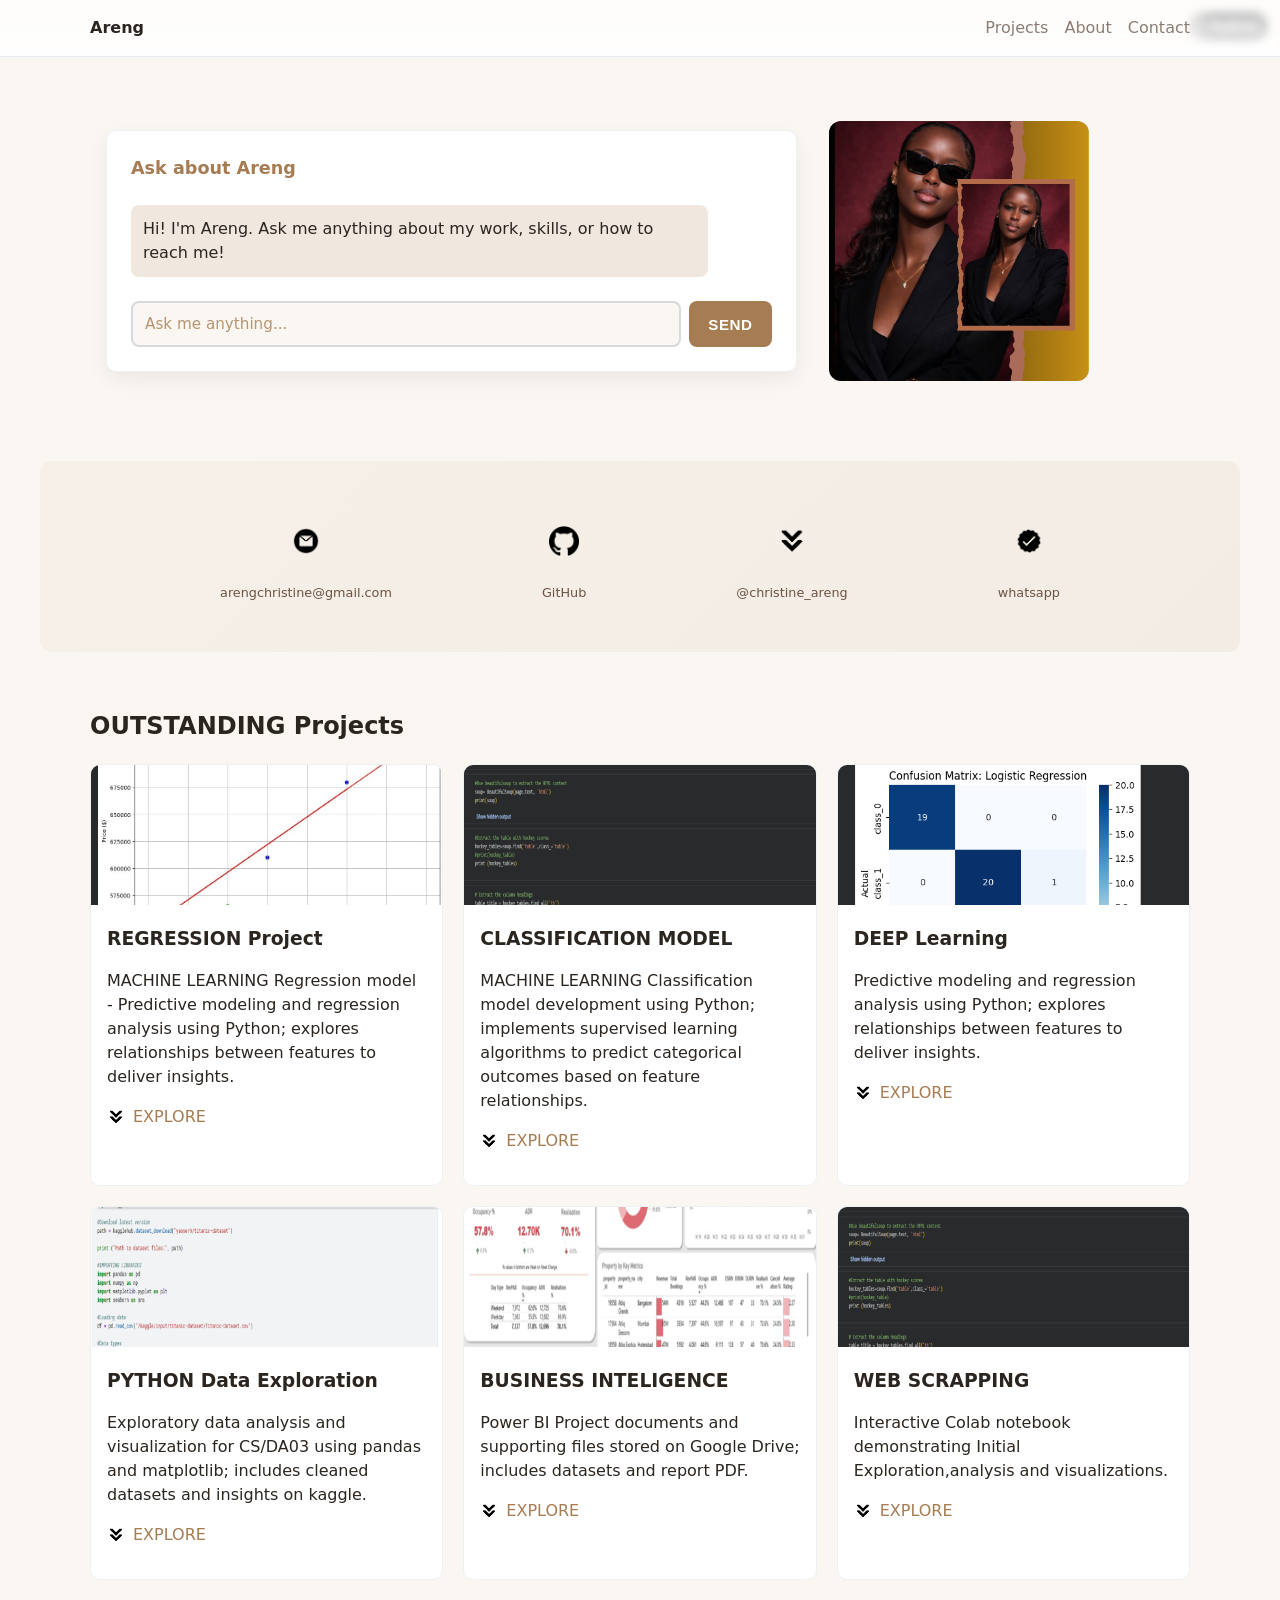
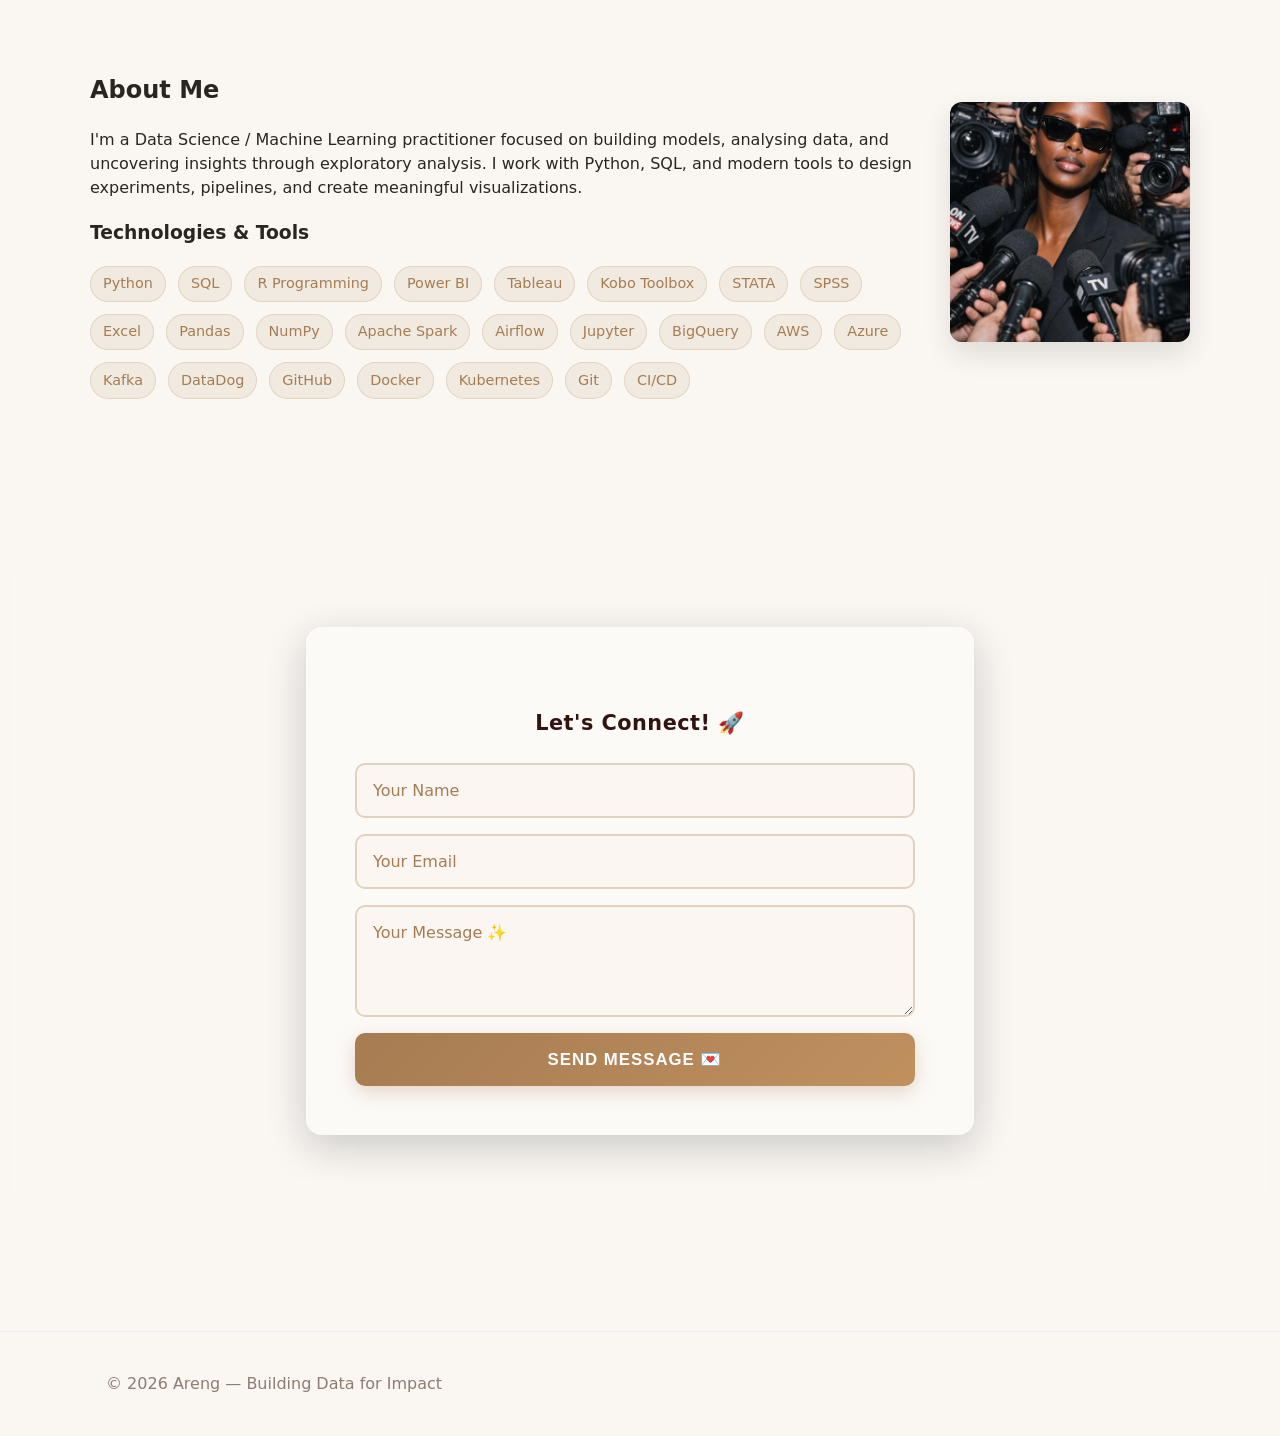
==== index.html @ dfa8cc19 "Update index.html" ====
<!doctype html>
<html lang="en">
	<head>
		<meta charset="utf-8" />
		<meta name="viewport" content="width=device-width, initial-scale=1" />
		<title>Areng — Portfolio</title>
		<link rel="stylesheet" href="style.css">
		<link rel="stylesheet" href="mediaqueries.css">
		<script src="script.js" defer></script>
	</head>
	<body>
		<header class="site-header">
			<div class="container header-inner">
				<a class="brand" href="#">Areng</a>
				<button id="nav-toggle" aria-controls="primary-nav" aria-expanded="false">Menu</button>
				<nav id="primary-nav" class="primary-nav" aria-label="Main navigation">
					<ul>
						<li><a href="#projects">Projects</a></li>
						<li><a href="#about">About</a></li>
						<li><a href="#contact">Contact</a></li>
					</ul>
				</nav>
			</div>
		</header>

		<main>
			<section class="hero">
				<div class="container hero-inner">
					<div class="chatbot-container">
						<div class="chatbot-header">Ask about Areng</div>
						<div class="chatbot-messages" id="chatbot-messages"></div>
						<div class="chatbot-input-group">
							<input type="text" id="chatbot-input" placeholder="Ask me anything..." class="chatbot-input">
							<button id="chatbot-send" class="chatbot-send">Send</button>
						</div>
					</div>
					<div class="hero-image"><img src="assets/canva-duo.png" alt="Areng Data Science / Machine Learning"></div>
				</div>
			</section>

			<section class="contact-links container">
				<div class="contact-grid">
					<a href="mailto:arengchristine@gmail.com" class="contact-link" title="Email">
						<img src="assets/email.png" alt="email icon">
						<span>arengchristine@gmail.com</span>
					</a>
					<a href="https://github.com/areng21" target="_blank" rel="noopener" class="contact-link" title="GitHub">
						<img src="assets/github.png" alt="github icon">
						<span>GitHub</span>
					</a>
					<a href="https://x.com/christine_areng?s=11" target="_blank" rel="noopener" class="contact-link" title="X/Twitter">
						<img src="assets/arrow.png" alt="twitter icon">
						<span>@christine_areng</span>
					</a>
					<a href="tel:+254790502966" class="contact-link" title="Phone">
						<img src="assets/checkmark.png" alt="phone icon">
						<span>whatsapp</span>
					</a>
				</div>
			</section>

			<section id="projects" class="projects container">
				<h2>OUTSTANDING Projects</h2>
				<div class="grid grid-cols-1 md:grid-cols-2 lg:grid-cols-3 gap-8">
					<article class="card">
						<div class="card-media"><img src="assets/project4.png" alt="ML Regression Project"></div><div class="tags top-left"><span class="tag">Python</span></div>
						<div class="card-body">
							<h3>REGRESSION Project</h3>
							<p>MACHINE LEARNING Regression model - Predictive modeling and regression analysis using Python; explores relationships between features to deliver insights.</p>
							<p class="card-links"><img class="link-icon" src="assets/arrow.png" alt="notebook icon"><a href="https://colab.research.google.com/drive/1CAjumjBTujqH3sDjYx5DJYlwemo_couV?usp=sharing" target="_blank" rel="noopener">EXPLORE</a></p>
						</div>
					</article>
					<article class="card">						
						<div class="card-media"><img src="assets/project3.png" alt="ML regression screenshot"></div><div class="tags top-left"><span class="tag">Python</span></div>
						<div class="card-body">
							<h3>CLASSIFICATION MODEL</h3>
							<p>MACHINE LEARNING Classification model development using Python; implements supervised learning algorithms to predict categorical outcomes based on feature relationships.</p>
							<p class="card-links"><img class="link-icon" src="assets/arrow.png" alt="notebook icon"><a href="https://colab.research.google.com/drive/1hSYheioz7WopIVUSR2z9XXPz0cy4xCTN?usp=sharing" target="_blank" rel="noopener">EXPLORE</a></p>
						</div>
					</article>
					<article class="card">						
						<div class="card-media"><img src="assets/class.png" alt="ML regression screenshot"></div><div class="tags top-left"><span class="tag">Python</span></div>
						<div class="card-body">
							<h3>DEEP Learning</h3>
							<p>Predictive modeling and regression analysis using Python; explores relationships between features to deliver insights.</p>
							<p class="card-links"><img class="link-icon" src="assets/arrow.png" alt="notebook icon"><a href="https://colab.research.google.com/drive/1CAjumjBTujqH3sDjYx5DJYlwemo_couV?usp=sharing" target="_blank" rel="noopener">EXPLORE</a></p>
						</div>
					</article>
					<article class="card">
						<div class="card-media"><img src="assets/project1.png" alt="CS/DA03 Exploration screenshot"></div><div class="tags top-left"><span class="tag">Python</span></div>
						<div class="card-body">
							<h3>PYTHON Data Exploration</h3>
							<p>Exploratory data analysis and visualization for CS/DA03 using pandas and matplotlib; includes cleaned datasets and insights on kaggle.</p>
							<p class="card-links"><img class="link-icon" src="assets/arrow.png" alt="code icon"><a href="https://www.kaggle.com/code/christinearengti/miliong-christine-areng-cs-da03-26067-exploration" target="_blank" rel="noopener">EXPLORE</a></p>
						</div>
					</article>

					<article class="card">
						<div class="card-media"><img src="assets/project2.png" alt="Project Two screenshot"></div><div class="tags top-left"><span class="tag">Power BI</span></div>
						<div class="card-body">
							<h3>BUSINESS INTELIGENCE</h3>
							<p>Power BI Project documents and supporting files stored on Google Drive; includes datasets and report PDF.</p>
							<p class="card-links"><img class="link-icon" src="assets/arrow.png" alt="file icon"><a href="https://drive.google.com/file/d/1FB35ok4SGEo5sIyAlfNeyMUQnTAuRFdu/view?usp=sharing" target="_blank" rel="noopener">EXPLORE</a></p>
						</div>
					</article>

					<article class="card">
						<div class="card-media"><img src="assets/project3.png" alt="Project Three screenshot"></div><div class="tags top-left"><span class="tag">Python</span></div>
						<div class="card-body">
							<h3>WEB SCRAPPING</h3>
							<p>Interactive Colab notebook demonstrating Initial Exploration,analysis and visualizations.</p>
							<p class="card-links"><img class="link-icon" src="assets/arrow.png" alt="notebook icon"><a href="https://colab.research.google.com/drive/1hSYheioz7WopIVUSR2z9XXPz0cy4xCTN?usp=sharing" target="_blank" rel="noopener">EXPLORE</a></p>
						</div>
					</article>
				</div>
			</section>

			<section id="about" class="about container">
			<div class="about-inner">
				<div class="about-text">
					<h2>About Me</h2>
					<p>I'm a Data Science / Machine Learning practitioner focused on building models, analysing data, and uncovering insights through exploratory analysis. I work with Python, SQL, and modern tools to design experiments, pipelines, and create meaningful visualizations.</p>
					<h3>Technologies & Tools</h3>
					<div class="tech-list">
						<span class="tech-tag">Python</span>
						<span class="tech-tag">SQL</span>
						<span class="tech-tag">R Programming</span>
						<span class="tech-tag">Power BI</span>
						<span class="tech-tag">Tableau</span>
						<span class="tech-tag">Kobo Toolbox</span>
						<span class="tech-tag">STATA</span>
						<span class="tech-tag">SPSS</span>
						<span class="tech-tag">Excel</span>
						<span class="tech-tag">Pandas</span>
						<span class="tech-tag">NumPy</span>
						<span class="tech-tag">Apache Spark</span>
						<span class="tech-tag">Airflow</span>
						<span class="tech-tag">Jupyter</span>
						<span class="tech-tag">BigQuery</span>
						<span class="tech-tag">AWS</span>
						<span class="tech-tag">Azure</span>
						<span class="tech-tag">Kafka</span>
						<span class="tech-tag">DataDog</span>
						<span class="tech-tag">GitHub</span>
						<span class="tech-tag">Docker</span>
						<span class="tech-tag">Kubernetes</span>
						<span class="tech-tag">Git</span>
						<span class="tech-tag">CI/CD</span>
					</div>
				</div>
				<div class="about-image">
					<img src="assets/about-pic.png" alt="Areng">
				</div>
			</div>
			</section>

		<section id="contact" class="contact-page">
			<div class="contact-bg" style="background-image:url('assets/canva-duo.png')"></div>
			<div class="contact-overlay">
				<div class="container contact-content">
					<div class="about-section-overlay">
						<h3>Let's Connect! 🚀</h3>
						<form id="contact-form" class="contact-form-cute">
							<input type="text" id="name" name="name" placeholder="Your Name" required>
							<input type="email" id="email" name="email" placeholder="Your Email" required>
							<textarea id="message" name="message" placeholder="Your Message ✨" rows="4" required></textarea>
							<button type="submit" class="btn-cute">Send Message 💌</button>
						</form>
					</div>
				</div>
			</div>
			</section>
		</main>

		<footer class="site-footer">
			<div class="container">
				<p>© 2026 Areng — Building Data for Impact</p>
			</div>
		</footer>
	</body>
</html>
---- style.css ----
:root{
	--bg:#faf6f1;
	--text:#2b2520;
	--muted:#8b7d73;
	--accent:#a67c52;
	--container:1100px;
}
*{box-sizing:border-box}
html,body{height:100%}
body{margin:0;font-family:Inter,Segoe UI,Roboto,system-ui,-apple-system,"Helvetica Neue",Arial;padding:0;color:var(--text);background:var(--bg);line-height:1.5}
.container{max-width:var(--container);margin:0 auto;padding:0 1rem}

.site-header{border-bottom:1px solid #e6e9ee;background:linear-gradient(180deg, rgba(255,255,255,0.7), rgba(255,255,255,0.9));position:sticky;top:0;backdrop-filter:blur(4px);z-index:40}
.header-inner{display:flex;align-items:center;justify-content:space-between;padding:1rem 0}
.brand{font-weight:700;color:var(--text);text-decoration:none}
#nav-toggle{display:none;background:transparent;border:1px solid #ddd;padding:.4rem .6rem;border-radius:6px}
.primary-nav ul{list-style:none;margin:0;padding:0;display:flex;gap:1rem}
.primary-nav a{text-decoration:none;color:var(--muted);transition:all 0.3s ease}
.primary-nav a:hover{color:var(--accent);font-weight:700;text-shadow:0 0 8px rgba(166,124,82,0.4)}

.hero{padding:4rem 0}
.hero-inner{display:grid;grid-template-columns:2fr 1fr;gap:2rem;align-items:center}
.hero-text h1{margin:0 0 1rem;font-size:2rem}
.hero-text p{margin:0 0 0.8rem;color:var(--muted);line-height:1.6}
.btn{display:inline-block;background:var(--accent);color:white;padding:.6rem .9rem;border-radius:8px;text-decoration:none;transition:all 0.3s ease;cursor:pointer}
.btn:hover{transform:translateY(-3px) scale(1.05);box-shadow:0 0 20px rgba(166,124,82,0.5),0 8px 20px rgba(166,124,82,0.3);background:#c0905f}
.hero-image{width:260px;height:260px;border-radius:12px;background:linear-gradient(135deg,#e8d4c4,#dcc9b8)}
.hero-image img{width:100%;height:100%;object-fit:cover;border-radius:12px;transition:transform 0.4s ease}
.hero-image:hover img{transform:scale(1.12);filter:brightness(1.1)}

.chatbot-container{flex:1;background:white;border:1px solid #eef1f4;border-radius:10px;padding:1.5rem;box-shadow:0 8px 20px rgba(16,24,40,0.06);display:flex;flex-direction:column;max-height:400px}
.chatbot-header{font-weight:700;color:var(--accent);margin-bottom:1rem;font-size:1.1rem}
.chatbot-messages{flex:1;overflow-y:auto;margin-bottom:1rem;display:flex;flex-direction:column;gap:0.75rem;padding:0.5rem 0}
.chatbot-message{padding:0.75rem;border-radius:8px;max-width:90%;word-wrap:break-word}
.chatbot-message.user{background:var(--accent);color:white;align-self:flex-end;text-align:right}
.chatbot-message.bot{background:#f0e8df;color:var(--text);align-self:flex-start}
.chatbot-input-group{display:flex;gap:0.5rem}
.chatbot-input{flex:1;padding:0.75rem;border:2px solid #d6d9dd;border-radius:8px;font-family:inherit;transition:all 0.3s ease;background:#faf6f1;cursor:text;font-size:0.95rem}
.chatbot-input::placeholder{color:#a67c52;font-weight:500;opacity:0.8}
.chatbot-input:hover{border-color:var(--accent);background:#fff;box-shadow:0 0 10px rgba(166,124,82,0.15)}
.chatbot-input:focus{outline:none;border-color:var(--accent);box-shadow:0 0 0 3px rgba(166,124,82,0.15),0 0 15px rgba(166,124,82,0.25);background:#fff;transform:scale(1.01)}
.chatbot-send{background:var(--accent);color:white;border:none;padding:0.75rem 1.2rem;border-radius:8px;cursor:pointer;transition:all 0.3s ease;font-weight:700;font-size:0.95rem;text-transform:uppercase;letter-spacing:0.5px}
.chatbot-send:hover{background:#c0905f;box-shadow:0 0 20px rgba(166,124,82,0.5);transform:scale(1.05)}
.chatbot-send:active{transform:scale(0.98)}

.contact-links{padding: 50px;text-align:center;background:linear-gradient(135deg,rgba(166,124,82,0.05),rgba(166,124,82,0.08));border-radius:12px;margin:1rem auto;max-width: 1200px;width: 100%}
.contact-grid{display:flex;flex-wrap:wrap;gap:20px;justify-content:space-evenly;align-items:center;margin: 0 auto}
.contact-link{display:flex;flex-direction:column;align-items:center;gap:0.75rem;text-decoration:none;color:#6b5344;transition:all 0.3s ease}
.contact-link img{width:30px;height:60px;object-fit:contain;filter:sepia(0.4) hue-rotate(10deg) saturate(0.7) brightness(0.9);animation:jingle 0.5s ease-in-out infinite;transition:all 0.3s ease}
.contact-link span{font-weight:500;color:#6b5344;font-size:0.8rem}
.contact-link:hover{transform:scale(1.15)}
.contact-link:hover img{width:75px;height:75px;filter:sepia(0.2) hue-rotate(10deg) saturate(1.1) brightness(1.1);animation:jingle 0.35s ease-in-out infinite}

.projects{padding:2.5rem 0}
.projects h2{margin-top:0}
.grid{display:grid;grid-template-columns:repeat(3,1fr);gap:1.25rem}
.card{background:white;border:1px solid #eef1f4;border-radius:10px;overflow:hidden;display:flex;flex-direction:column}
.card:hover {box-shadow: 0 10px 25px rgba(166,124,82,0.3), 0 12px 28px rgba(16,24,40,0.15);transform: translateY(-6px);border-color: var(--accent);}
.card-media{height:140px;position:relative;overflow:hidden;background:#fff}
.card-media .media-inner{width:100%;height:100%;position:relative}
.card-media img{width:100%;height:100%;object-fit:cover;display:block;transition:transform 220ms cubic-bezier(.2,.9,.3,1)}
.card-media:hover img{transform:scale(0.94)}
.tags{position:absolute;right:12px;top:12px;display:flex;gap:8px;pointer-events:none}
.tag{background:rgba(0,0,0,0.5);color:#fff;padding:.35rem .6rem;border-radius:999px;font-size:12px;font-weight:600;backdrop-filter:blur(4px);transition:box-shadow .18s cubic-bezier(.2,.9,.3,1),transform .18s cubic-bezier(.2,.9,.3,1),background .18s cubic-bezier(.2,.9,.3,1)}
.card-media:hover .tag{box-shadow:0 14px 38px rgba(14,165,164,0.26);transform:translateY(-6px);background:linear-gradient(90deg,#06b6d4,#7c3aed);color:#F5F5DC}
.card-body{padding:1rem}
.card-body h3{margin:.25rem 0}
.card-links a{color:var(--accent);text-decoration:none}

.card-links{display:flex;align-items:center;gap:.5rem}
.link-icon{width:18px;height:18px;object-fit:contain;display:inline-block}
.card-links a:hover{opacity:.9;text-decoration:underline}

.about,.contact{padding:2rem 0}
.about-inner{display:flex;gap:2rem;align-items:center}
.about-text{flex:1}
.about-image{flex:0 0 240px;text-align:center}
.about-image img{width:240px;height:240px;border-radius:12px;object-fit:cover;box-shadow:0 12px 28px rgba(43,37,32,0.12);transition:all 0.3s ease}
.about-image img:hover{transform:scale(1.08);box-shadow:0 0 20px rgba(166,124,82,0.3),0 12px 28px rgba(43,37,32,0.15)}

.contact-page{position:relative;min-height:100vh;display:flex;align-items:center;overflow:hidden}
.contact-bg{position:absolute;top:0;left:0;width:100%;height:100%;background-size:cover;background-position:center;background-attachment:fixed;filter:blur(4px) brightness(0.9);z-index:1}
.contact-overlay{position:relative;z-index:2;width:100%;padding:4rem 0;background:rgba(255,255,255,0.02);backdrop-filter:blur(10px);-webkit-backdrop-filter:blur(10px)}
.contact-content{max-width:700px}
.about-section-overlay{background:rgba(255,255,255,0.45);padding:3rem;border-radius:16px;box-shadow:0 12px 40px rgba(16,24,40,0.2);border:1px solid rgba(255,255,255,0.25);backdrop-filter:blur(10px);-webkit-backdrop-filter:blur(10px)}
.about-section-overlay h2{margin-top:0;color:var(--accent);font-size:2rem;text-align:center;margin-bottom:1.5rem}
.about-section-overlay h3{color:#311311;text-align:center;margin:2rem 0 1.5rem;font-size:1.3rem;font-weight:600;letter-spacing:0.5px}
.about-section-overlay p{text-align:center;color:var(--text);line-height:1.7;margin-bottom:1.5rem}
.contact-form-cute{display:grid;gap:1rem}
.contact-form-cute input,.contact-form-cute textarea{padding:1rem;border:2px solid rgba(166,124,82,0.3);border-radius:10px;font-family:inherit;font-size:1rem;background:rgba(250,246,241,0.8);color:var(--text);transition:all 0.3s ease}
.contact-form-cute input::placeholder,.contact-form-cute textarea::placeholder{color:#a67c52;font-weight:500}
.contact-form-cute input:focus,.contact-form-cute textarea:focus{outline:none;border-color:var(--accent);box-shadow:0 0 0 4px rgba(166,124,82,0.2),0 0 15px rgba(166,124,82,0.3);background:white}
.btn-cute{background:linear-gradient(135deg,var(--accent),#c0905f);color:white;padding:1rem 2rem;border:none;border-radius:10px;font-weight:700;font-size:1.05rem;cursor:pointer;transition:all 0.3s ease;text-transform:uppercase;letter-spacing:1px;box-shadow:0 6px 20px rgba(166,124,82,0.3)}
.btn-cute:hover{transform:translateY(-2px) scale(1.05);box-shadow:0 10px 30px rgba(166,124,82,0.5);background:linear-gradient(135deg,#c0905f,#b8805a)}
.btn-cute:active{transform:translateY(0) scale(0.98)}

.tech-list{display:flex;flex-wrap:wrap;gap:.75rem;margin-top:1rem}
.tech-tag{display:inline-block;background:rgba(166,124,82,0.1);color:var(--accent);padding:.4rem .75rem;border-radius:20px;font-size:.9rem;border:1px solid rgba(166,124,82,0.2);transition:all 0.3s ease;cursor:pointer}
.tech-tag:hover{background:var(--accent);color:white;transform:scale(1.12);box-shadow:0 0 15px rgba(166,124,82,0.4);border-color:var(--accent)}

form{display:grid;gap:.5rem;max-width:560px}
input,textarea{padding:.6rem;border:1px solid #d6d9dd;border-radius:6px;transition:all 0.3s ease;font-family:inherit}
input:focus,textarea:focus{outline:none;border-color:var(--accent);box-shadow:0 0 0 4px rgba(166,124,82,0.2),0 0 12px rgba(166,124,82,0.3);background:#fff;transform:scale(1.02)}

.site-footer{padding:1.5rem 0;border-top:1px solid #e8ebef;color:var(--muted)}

@media (max-width:1000px){
	.grid{grid-template-columns:repeat(2,1fr)}
	.hero-inner{grid-template-columns:1fr;align-items:flex-start}
	.hero-image{width:200px;height:200px}
	.about-inner{flex-direction:column;align-items:center}
	.about-image{flex:0 0 auto;margin-top:1.5rem}
	.contact-link img{animation:jingle 0.5s ease-in-out infinite}
}

@keyframes jingle{
	0%{transform:rotate(0deg) translateX(0) scale(1)}
	25%{transform:rotate(-15deg) translateX(-5px) scale(1.1)}
	50%{transform:rotate(15deg) translateX(5px) scale(1.1)}
	75%{transform:rotate(-15deg) translateX(-5px) scale(1.1)}
	100%{transform:rotate(0deg) translateX(0) scale(1)}
}
---- mediaqueries.css ----
/* Media queries for small screens */
@media (max-width:700px){
	#nav-toggle{display:block}
	.primary-nav{position:absolute;top:64px;right:1rem;background:white;border:1px solid #eef1f4;padding:0.75rem;border-radius:8px;display:none}
	.primary-nav.open{display:block}
	.primary-nav ul{flex-direction:column;gap:.5rem}
	.grid{grid-template-columns:1fr}
	.hero-image{width:160px;height:160px}
	.hero-text h1{font-size:1.5rem}
}

@media (max-width:420px){
	.container{padding:0 0.75rem}
	.hero{padding:2rem 0}
}
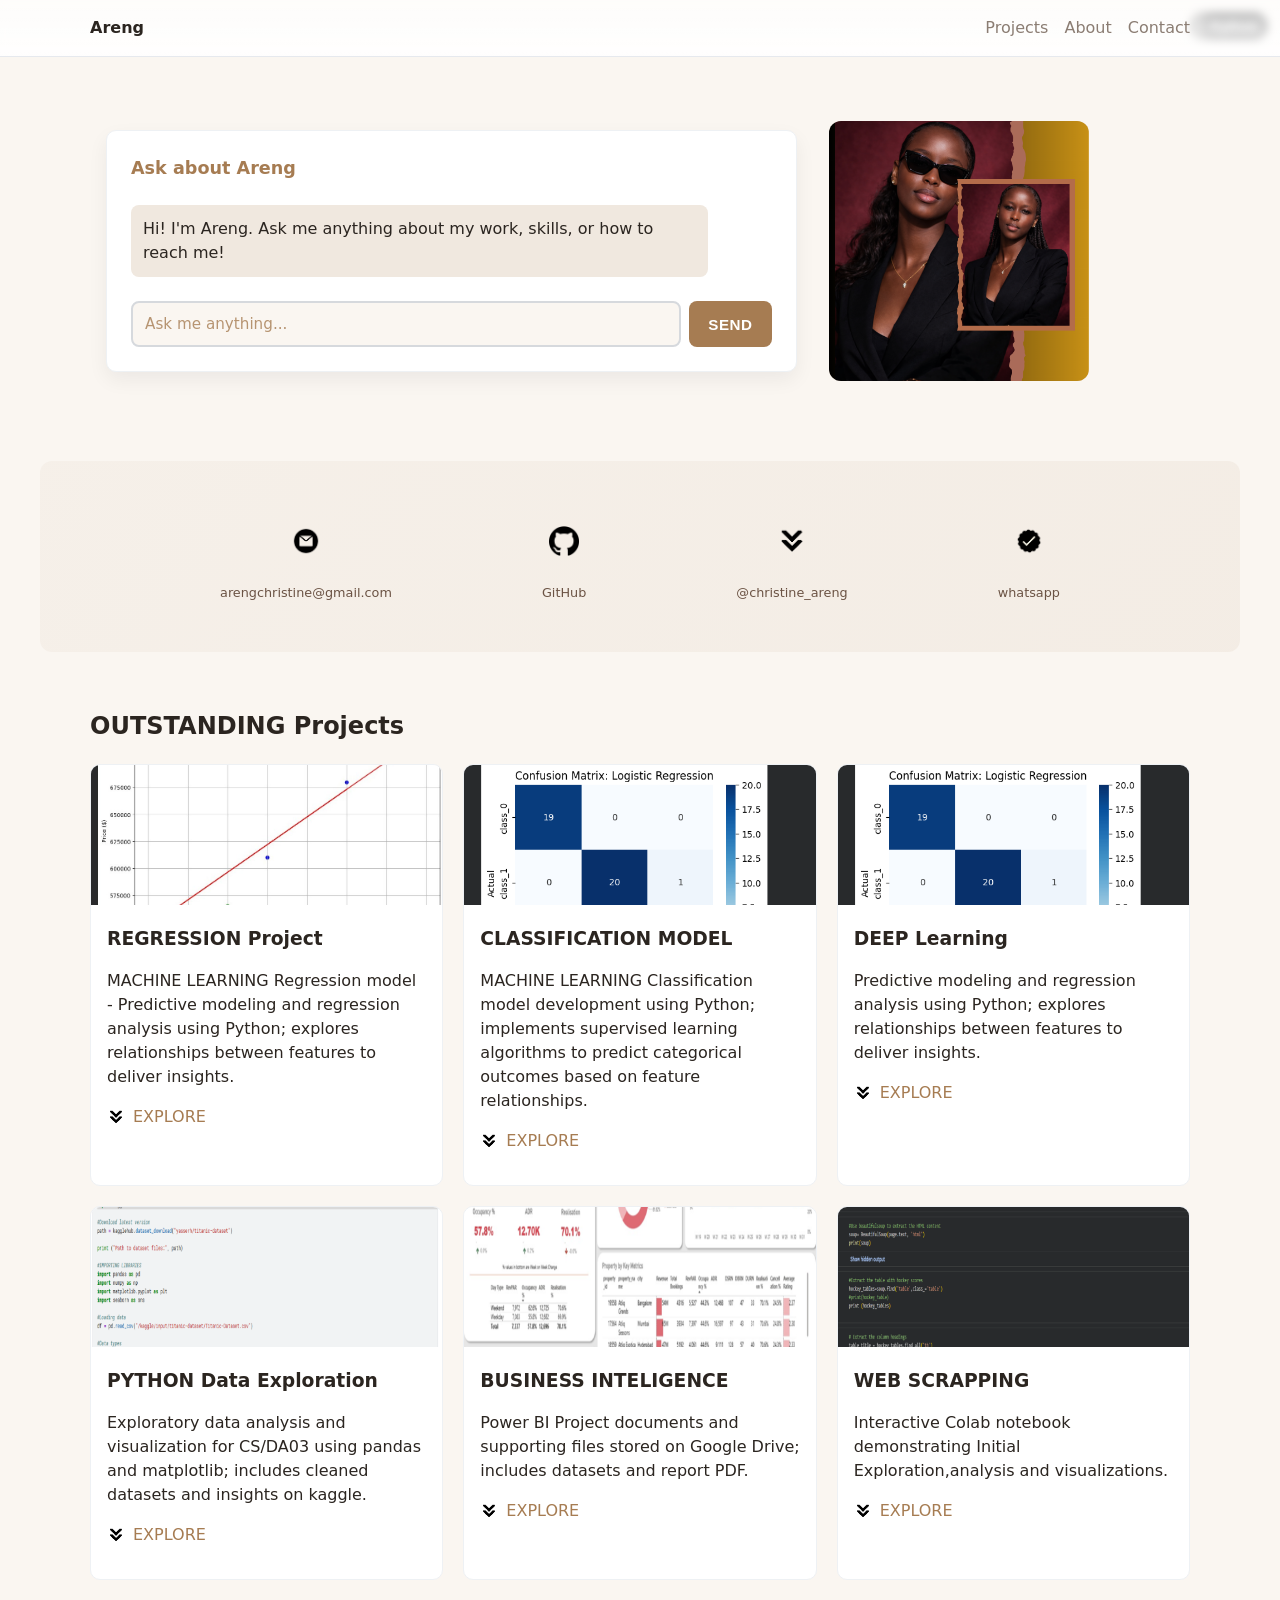
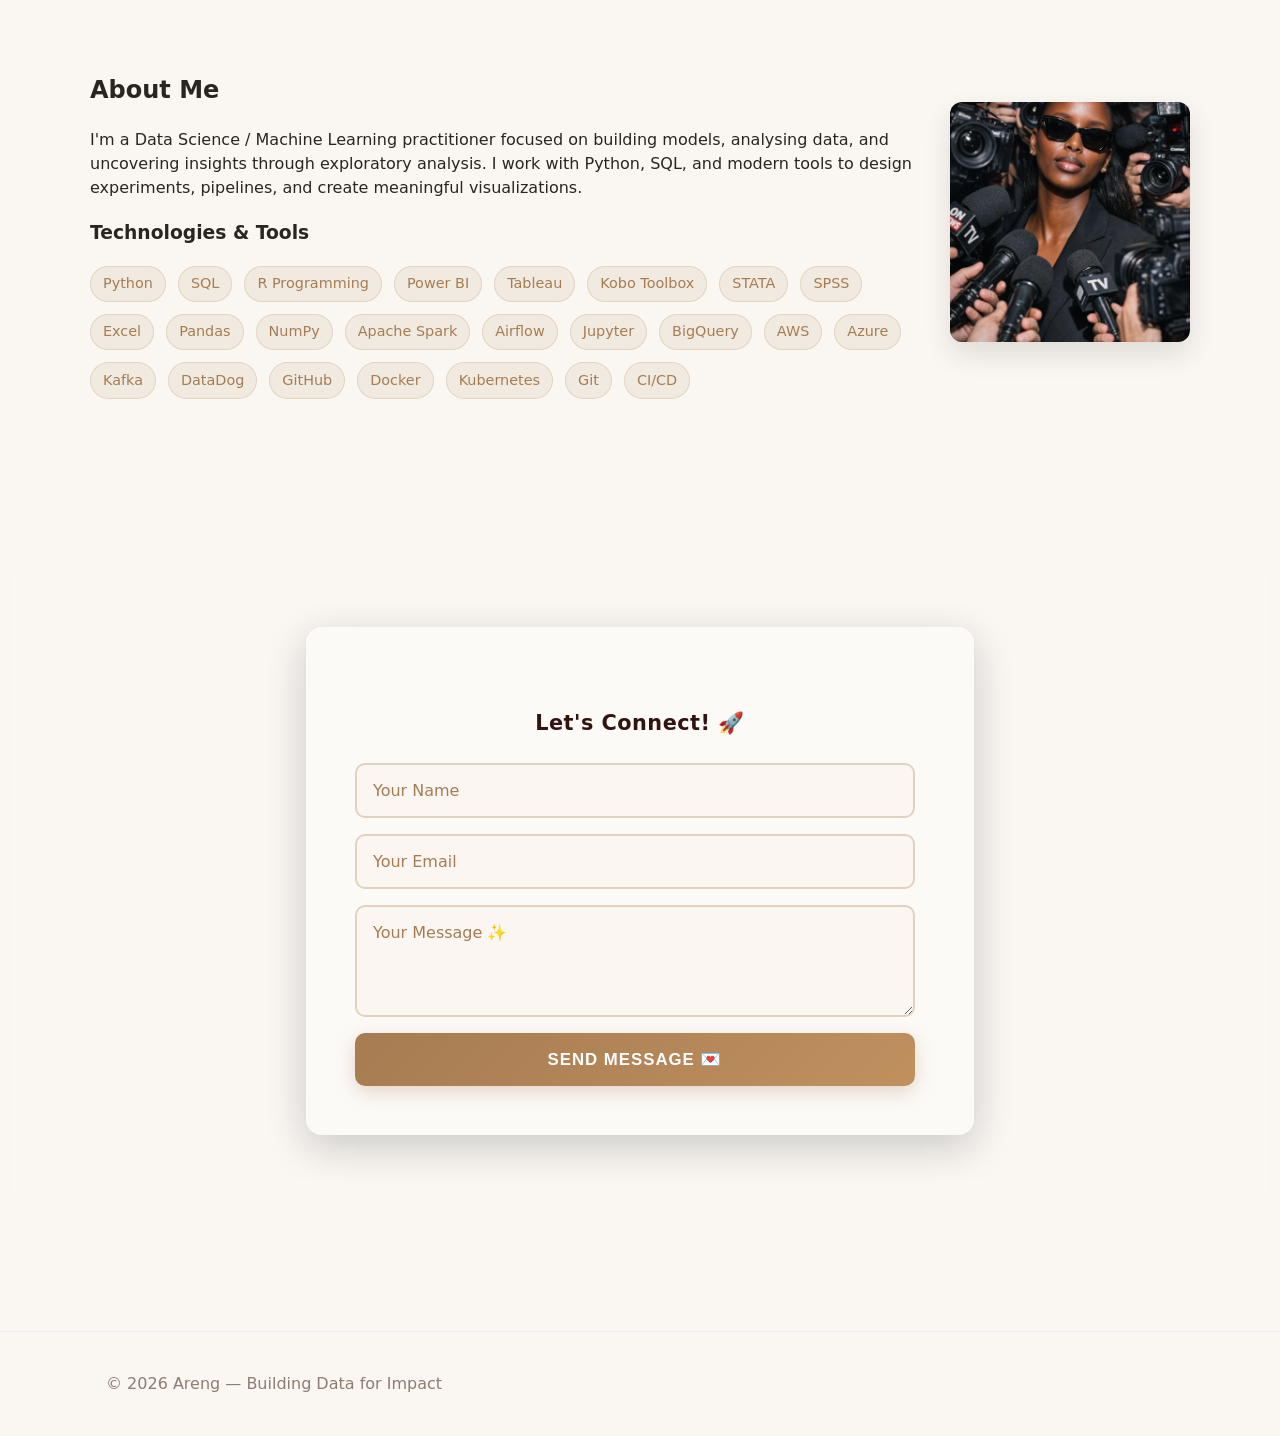
==== commit 7de7e164: "Update index.html" ====
--- a/index.html
+++ b/index.html
@@ -71,7 +71,7 @@
 						</div>
 					</article>
 					<article class="card">						
-						<div class="card-media"><img src="assets/project3.png" alt="ML regression screenshot"></div><div class="tags top-left"><span class="tag">Python</span></div>
+						<div class="card-media"><img src="assets/class.png" alt="ML regression screenshot"></div><div class="tags top-left"><span class="tag">Python</span></div>
 						<div class="card-body">
 							<h3>CLASSIFICATION MODEL</h3>
 							<p>MACHINE LEARNING Classification model development using Python; implements supervised learning algorithms to predict categorical outcomes based on feature relationships.</p>
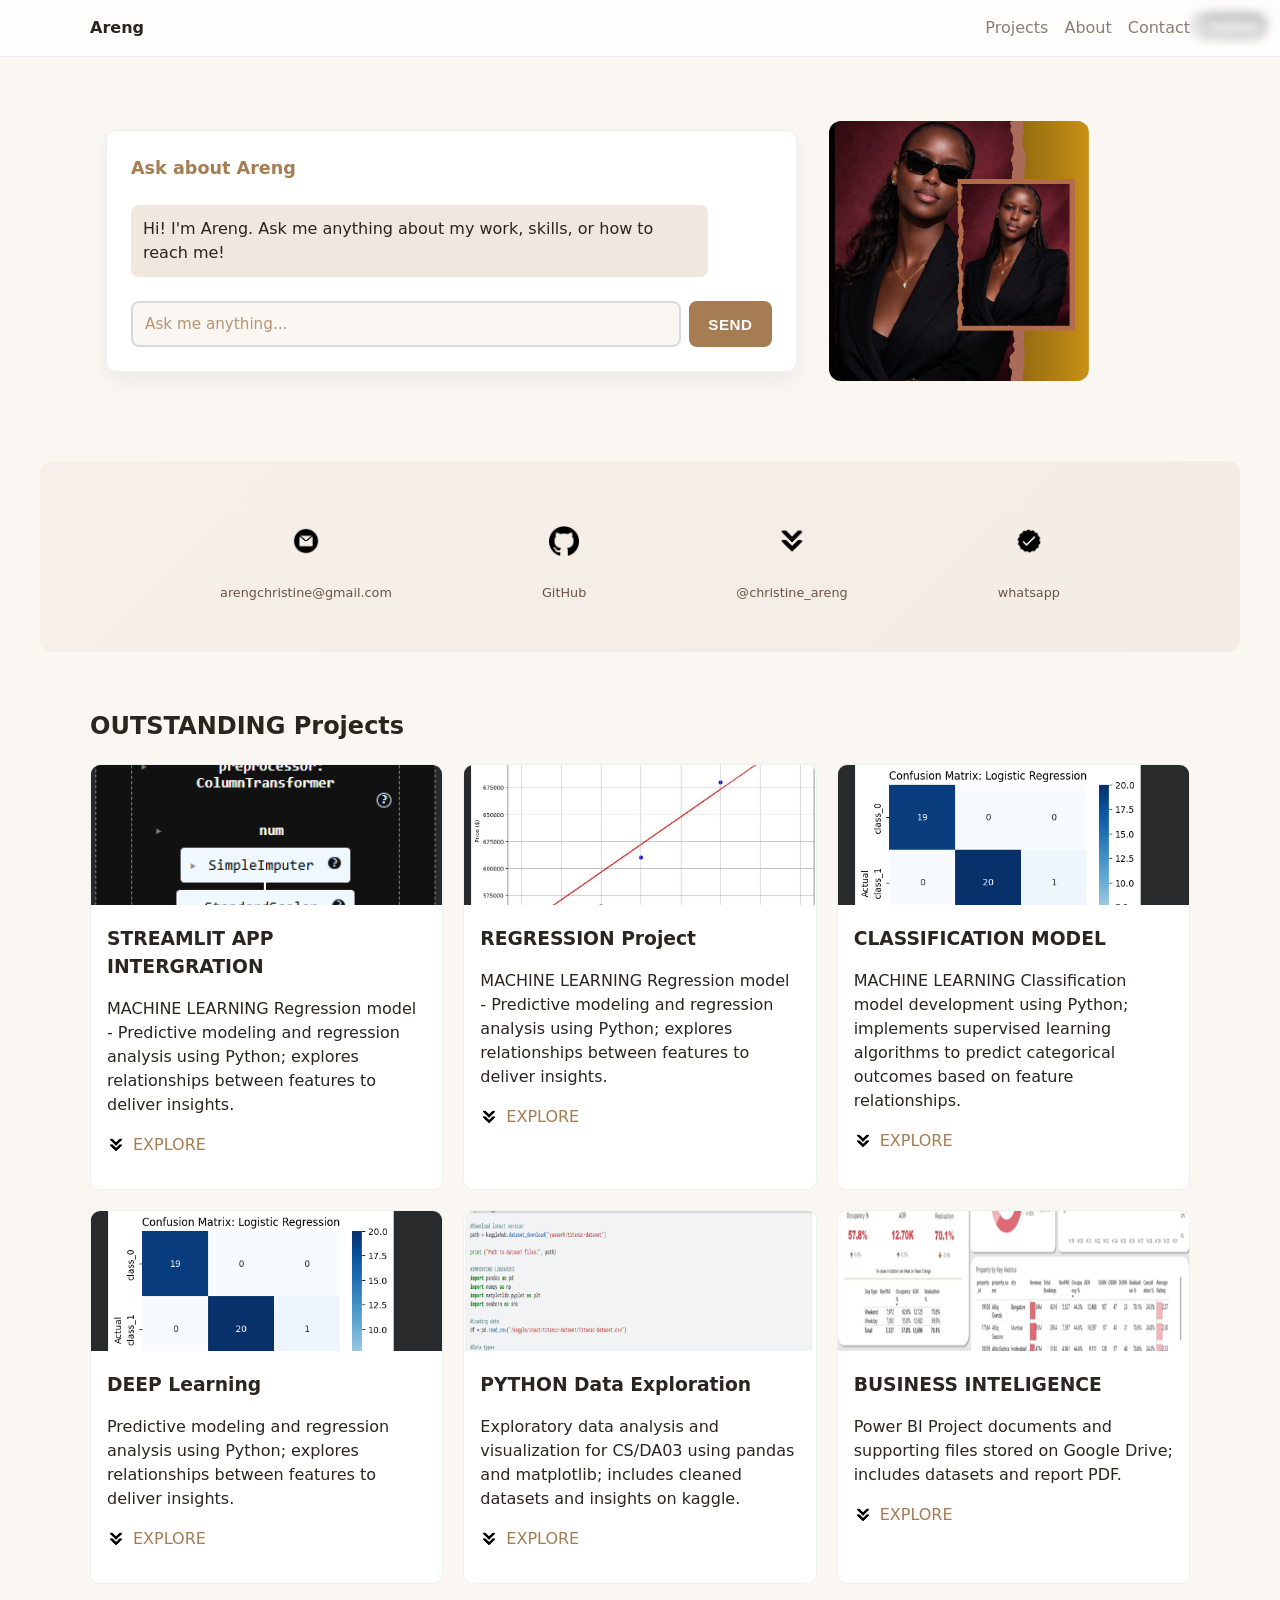
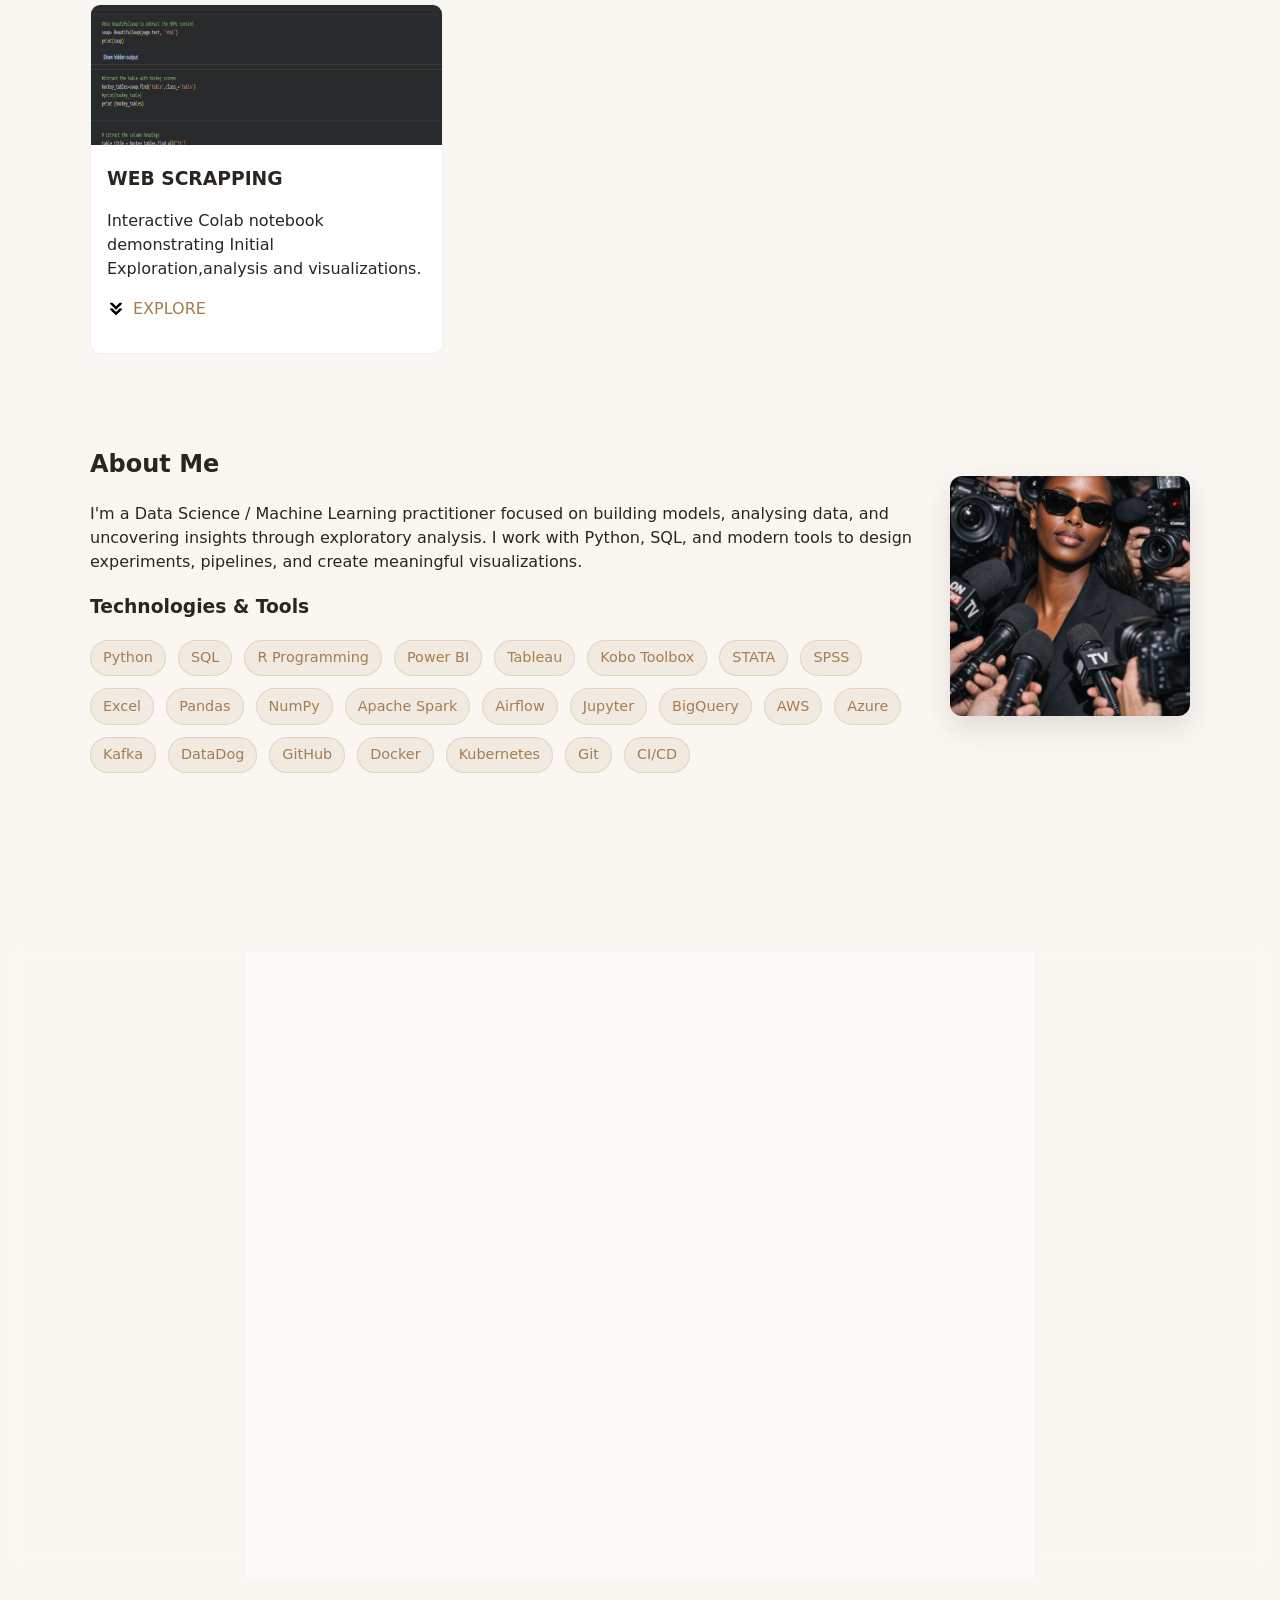
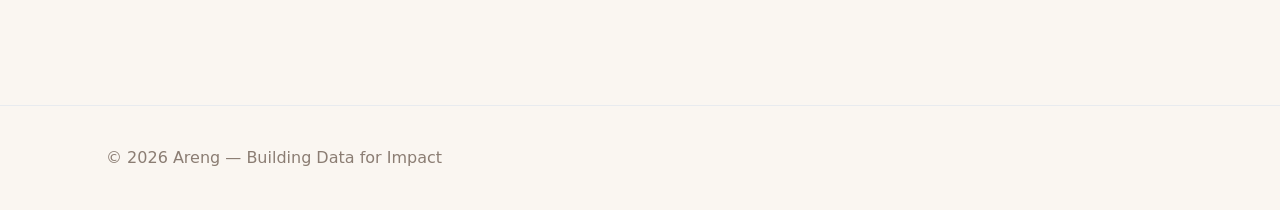
==== commit f0176047: "Update index.html" ====
--- a/index.html
+++ b/index.html
@@ -62,6 +62,14 @@
 			<section id="projects" class="projects container">
 				<h2>OUTSTANDING Projects</h2>
 				<div class="grid grid-cols-1 md:grid-cols-2 lg:grid-cols-3 gap-8">
+					<article class="card">
+						<div class="card-media"><img src="assets/mlop.png" alt="Carlifonia-house-price-predict-model-app"></div><div class="tags top-left"><span class="tag">Python</span></div>
+						<div class="card-body">
+							<h3>STREAMLIT APP INTERGRATION</h3>
+							<p>MACHINE LEARNING Regression model - Predictive modeling and regression analysis using Python; explores relationships between features to deliver insights.</p>
+							<p class="card-links"><img class="link-icon" src="assets/arrow.png" alt="notebook icon"><a href="https://california-housing-app-jcjheuyiwdnud8mqymfnvx.streamlit.app/" target="_blank" rel="noopener">EXPLORE</a></p>
+						</div>
+					</article>
 					<article class="card">
 						<div class="card-media"><img src="assets/project4.png" alt="ML Regression Project"></div><div class="tags top-left"><span class="tag">Python</span></div>
 						<div class="card-body">
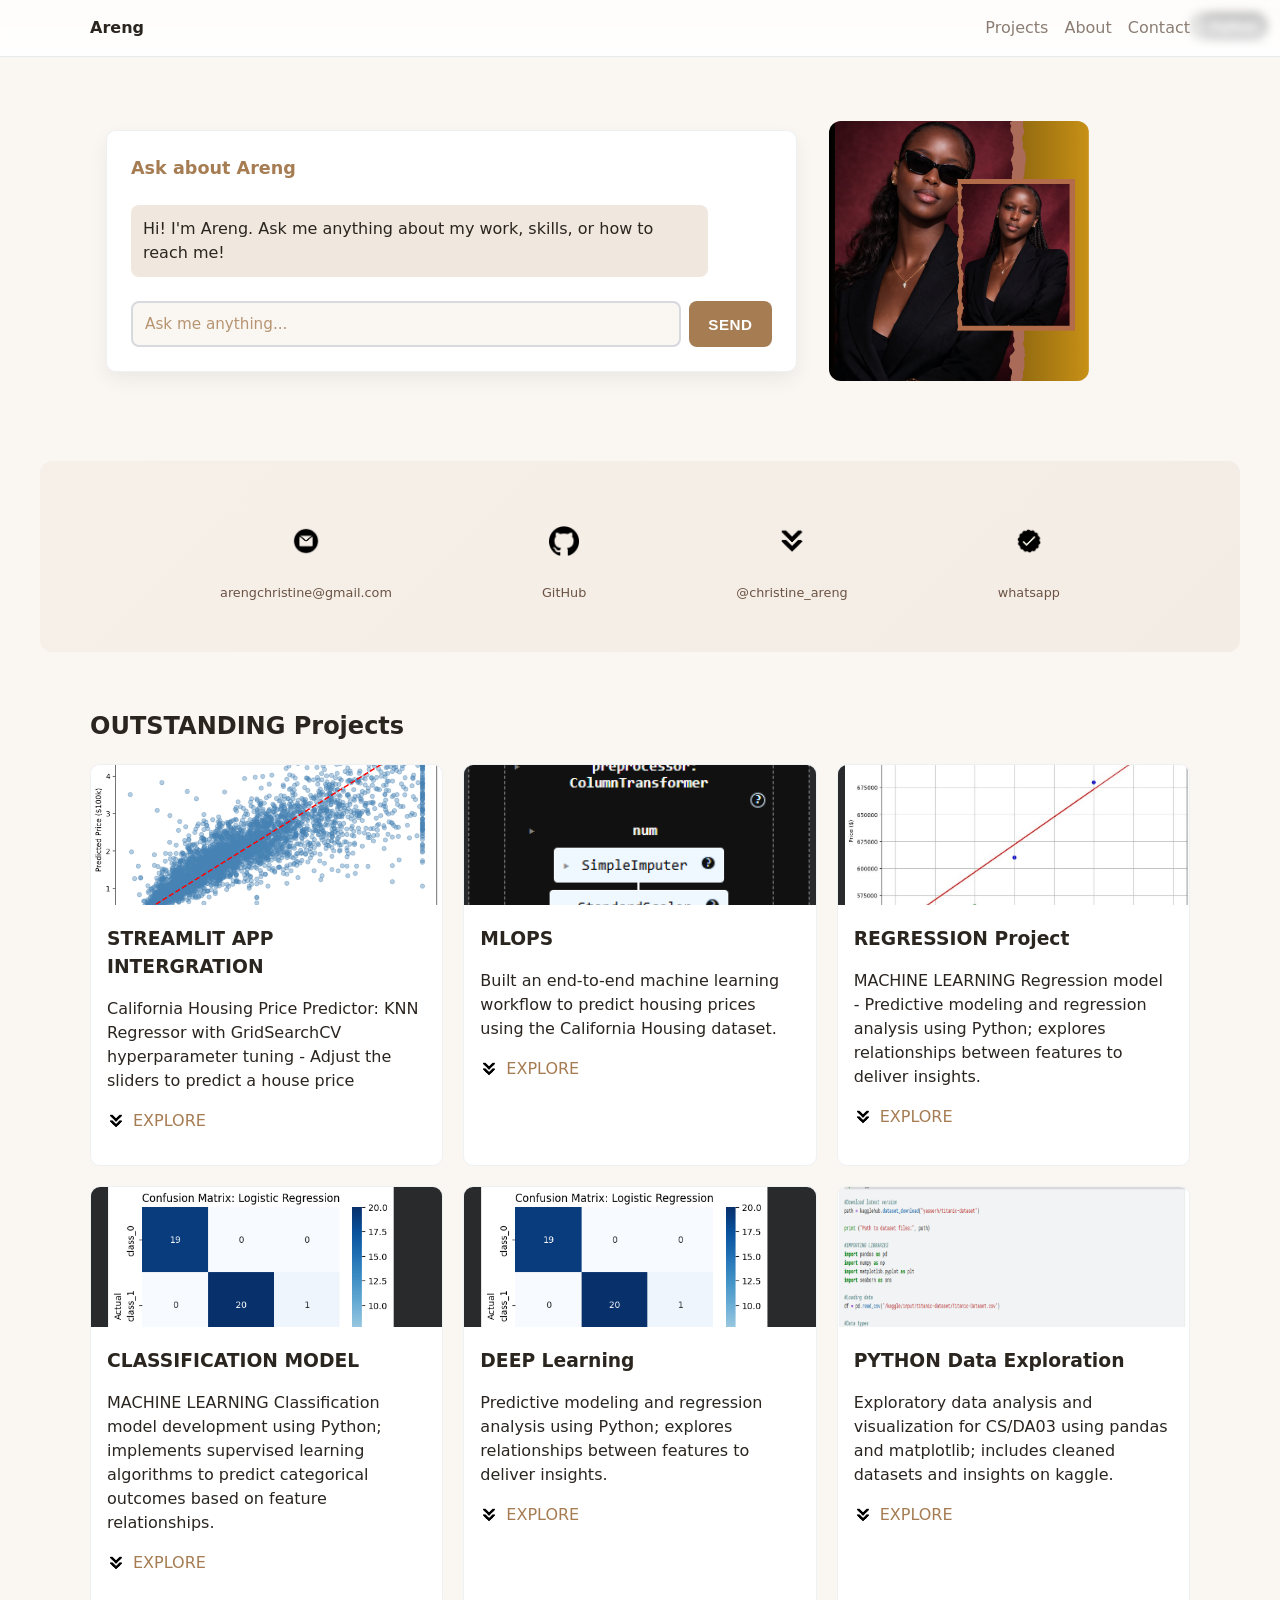
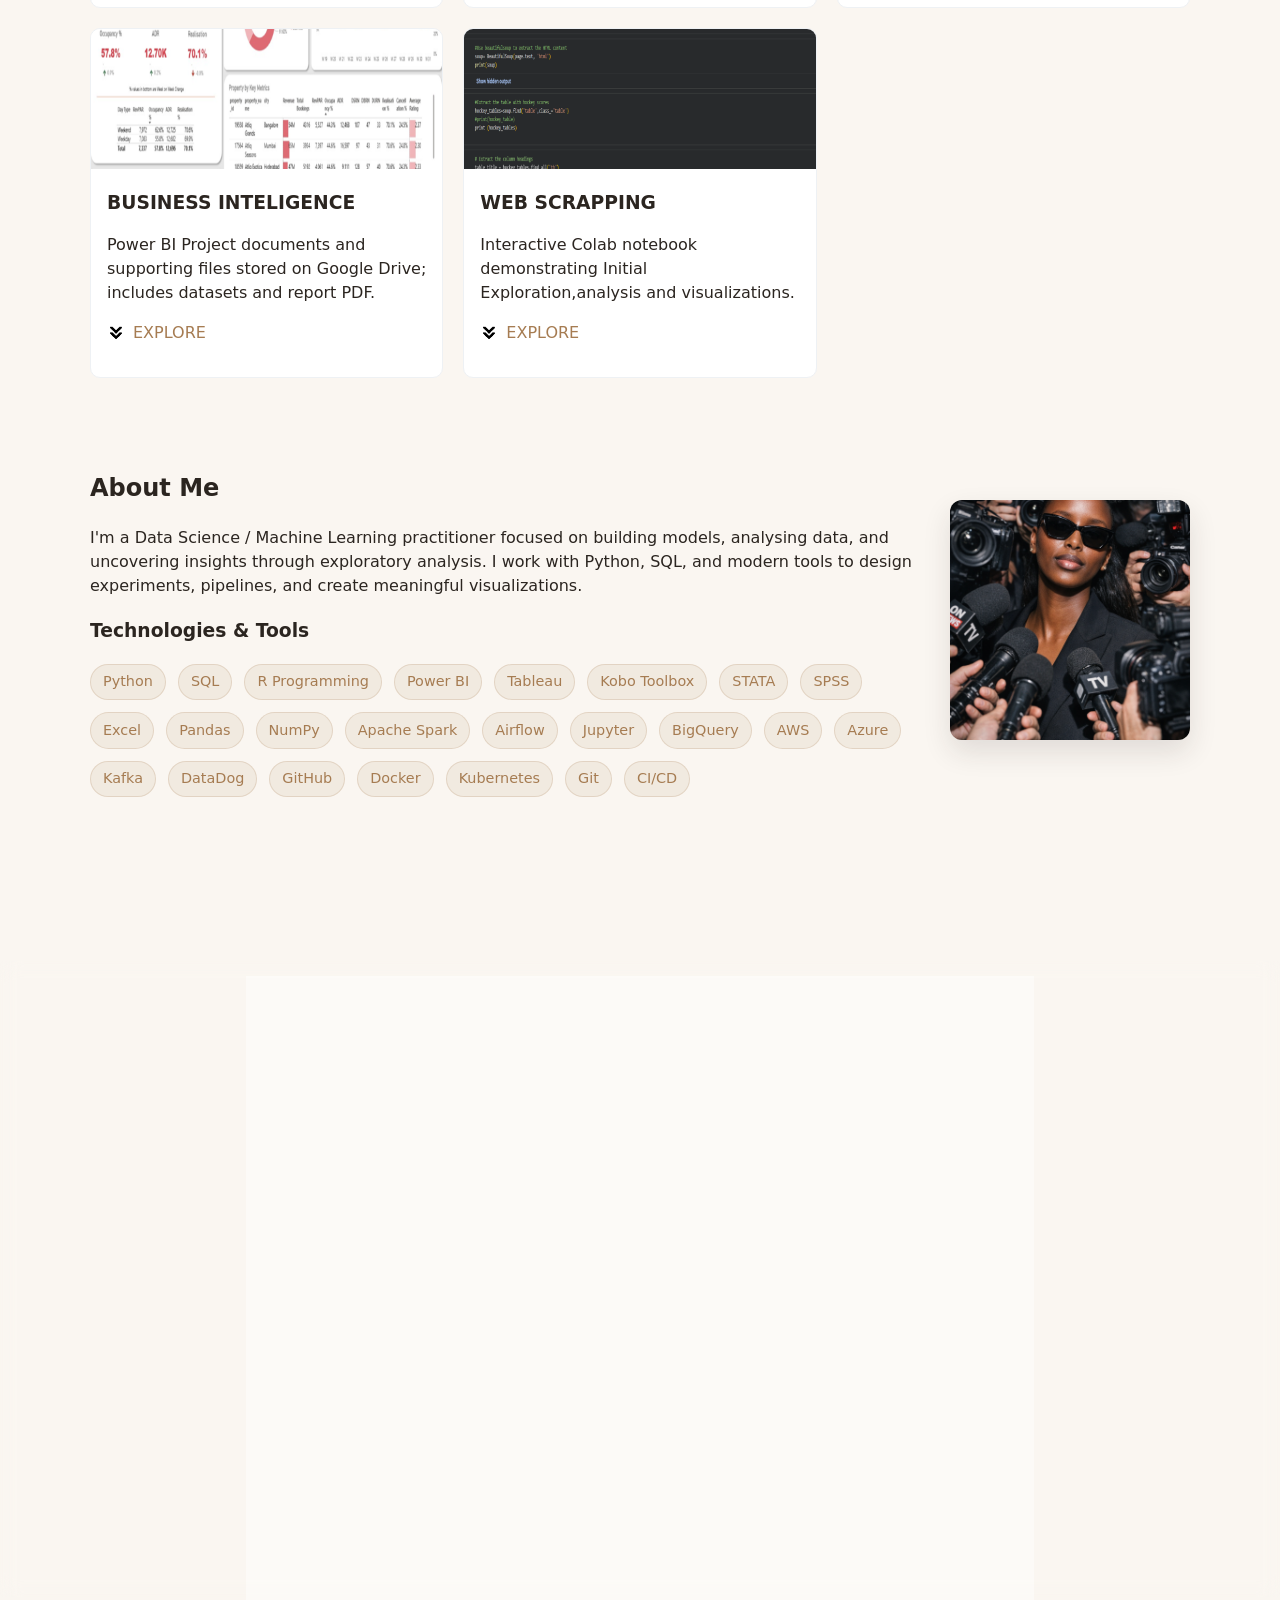
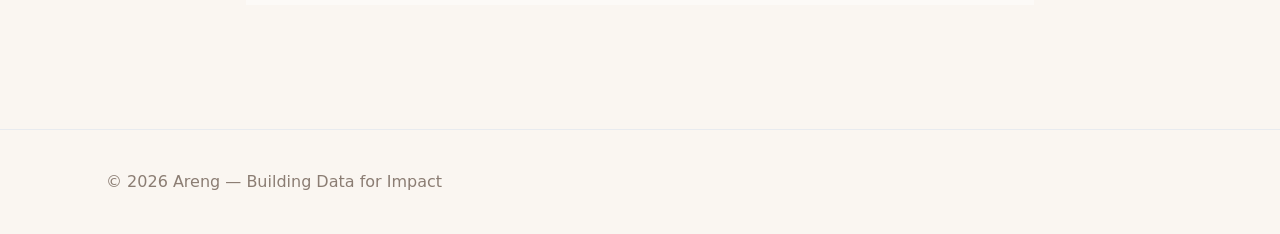
==== commit 59282cf3: "Update index.html" ====
--- a/index.html
+++ b/index.html
@@ -63,11 +63,19 @@
 				<h2>OUTSTANDING Projects</h2>
 				<div class="grid grid-cols-1 md:grid-cols-2 lg:grid-cols-3 gap-8">
 					<article class="card">
-						<div class="card-media"><img src="assets/mlop.png" alt="Carlifonia-house-price-predict-model-app"></div><div class="tags top-left"><span class="tag">Python</span></div>
+						<div class="card-media"><img src="assets/cal1.png" alt="Carlifonia-house-price-predict-model-app"></div><div class="tags top-left"><span class="tag">Python</span></div>
 						<div class="card-body">
 							<h3>STREAMLIT APP INTERGRATION</h3>
-							<p>MACHINE LEARNING Regression model - Predictive modeling and regression analysis using Python; explores relationships between features to deliver insights.</p>
+							<p>California Housing Price Predictor: KNN Regressor with GridSearchCV hyperparameter tuning - Adjust the sliders to predict a house price</p>
 							<p class="card-links"><img class="link-icon" src="assets/arrow.png" alt="notebook icon"><a href="https://california-housing-app-jcjheuyiwdnud8mqymfnvx.streamlit.app/" target="_blank" rel="noopener">EXPLORE</a></p>
+						</div>
+					</article>
+					<article class="card">
+						<div class="card-media"><img src="assets/mlop.png" alt="MLOPs workflow"></div><div class="tags top-left"><span class="tag">Python</span></div>
+						<div class="card-body">
+							<h3>MLOPS</h3>
+							<p>Built an end-to-end machine learning workflow to predict housing prices using the California Housing dataset.</p>
+							<p class="card-links"><img class="link-icon" src="assets/arrow.png" alt="notebook icon"><a href="https://colab.research.google.com/drive/1mG2eJQ7YakXRPdubEPrqzuEPvE8BNvBG?usp=sharing" target="_blank" rel="noopener">EXPLORE</a></p>
 						</div>
 					</article>
 					<article class="card">
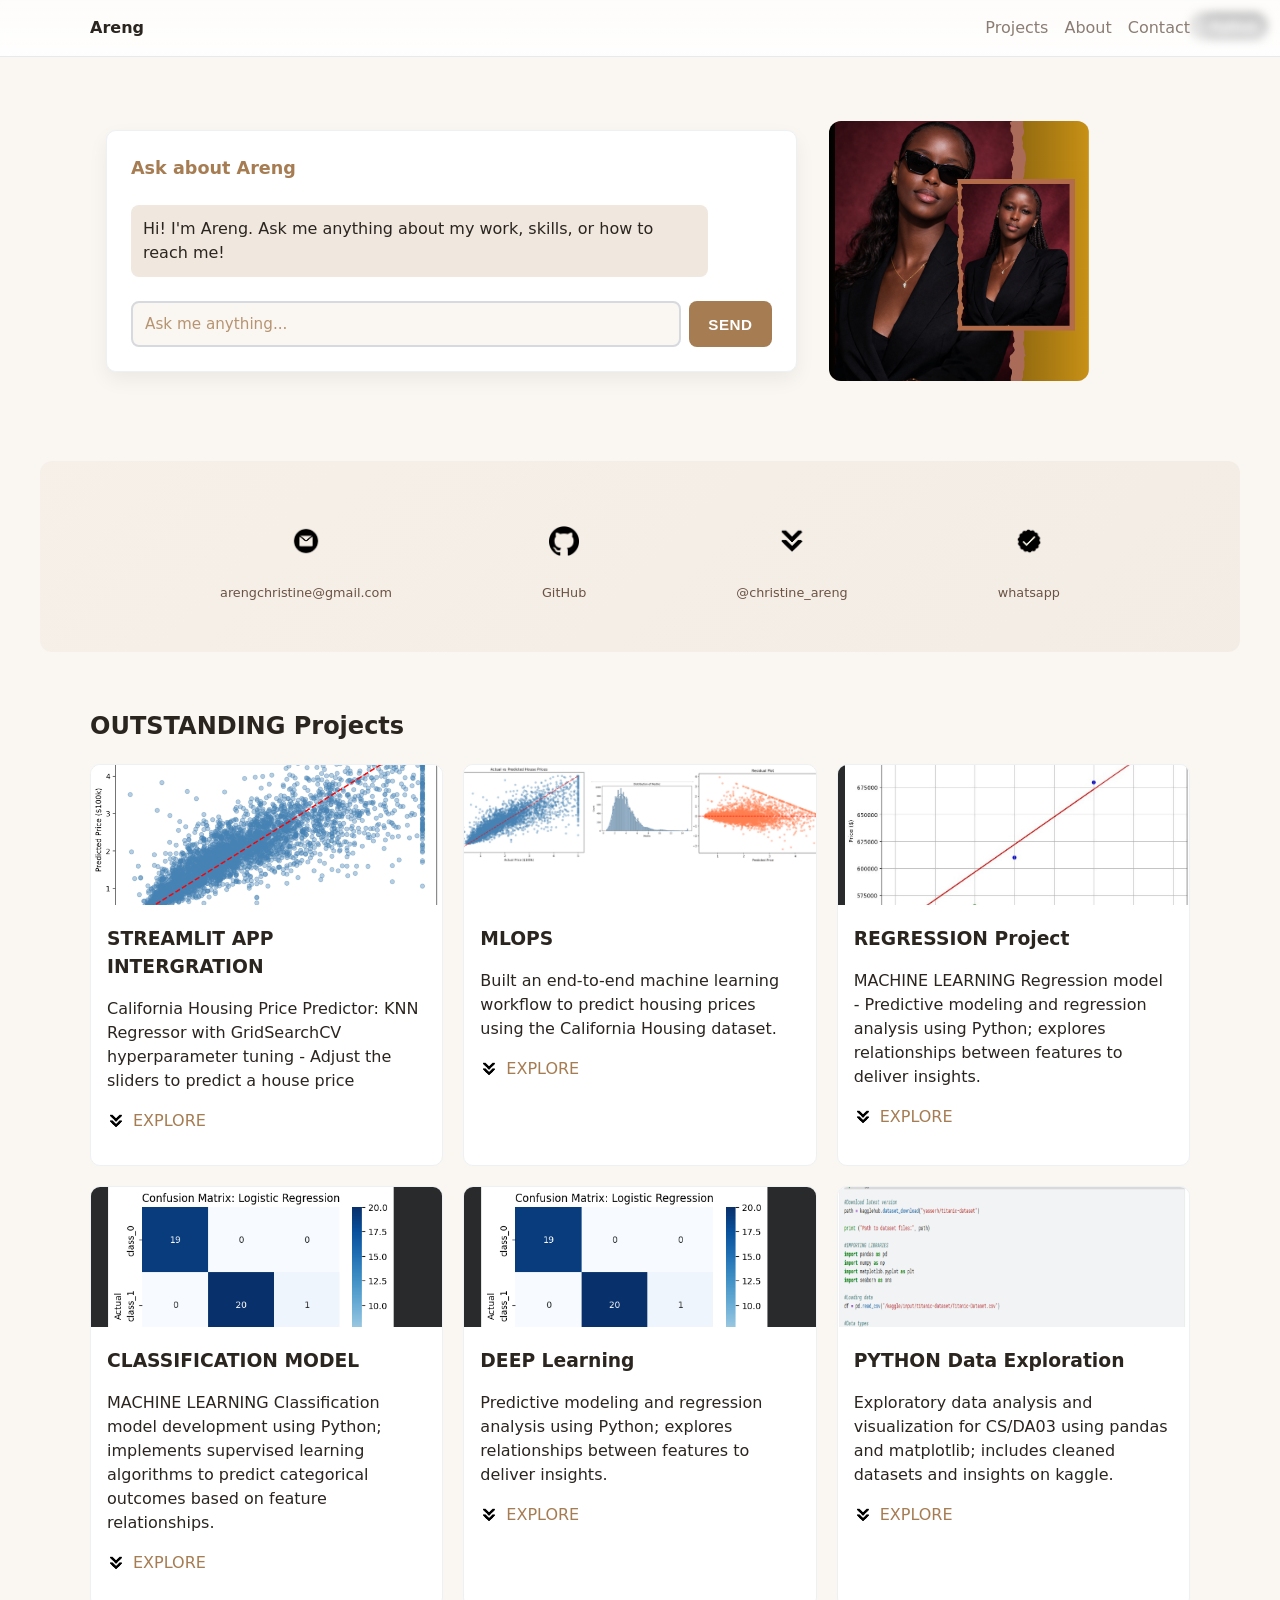
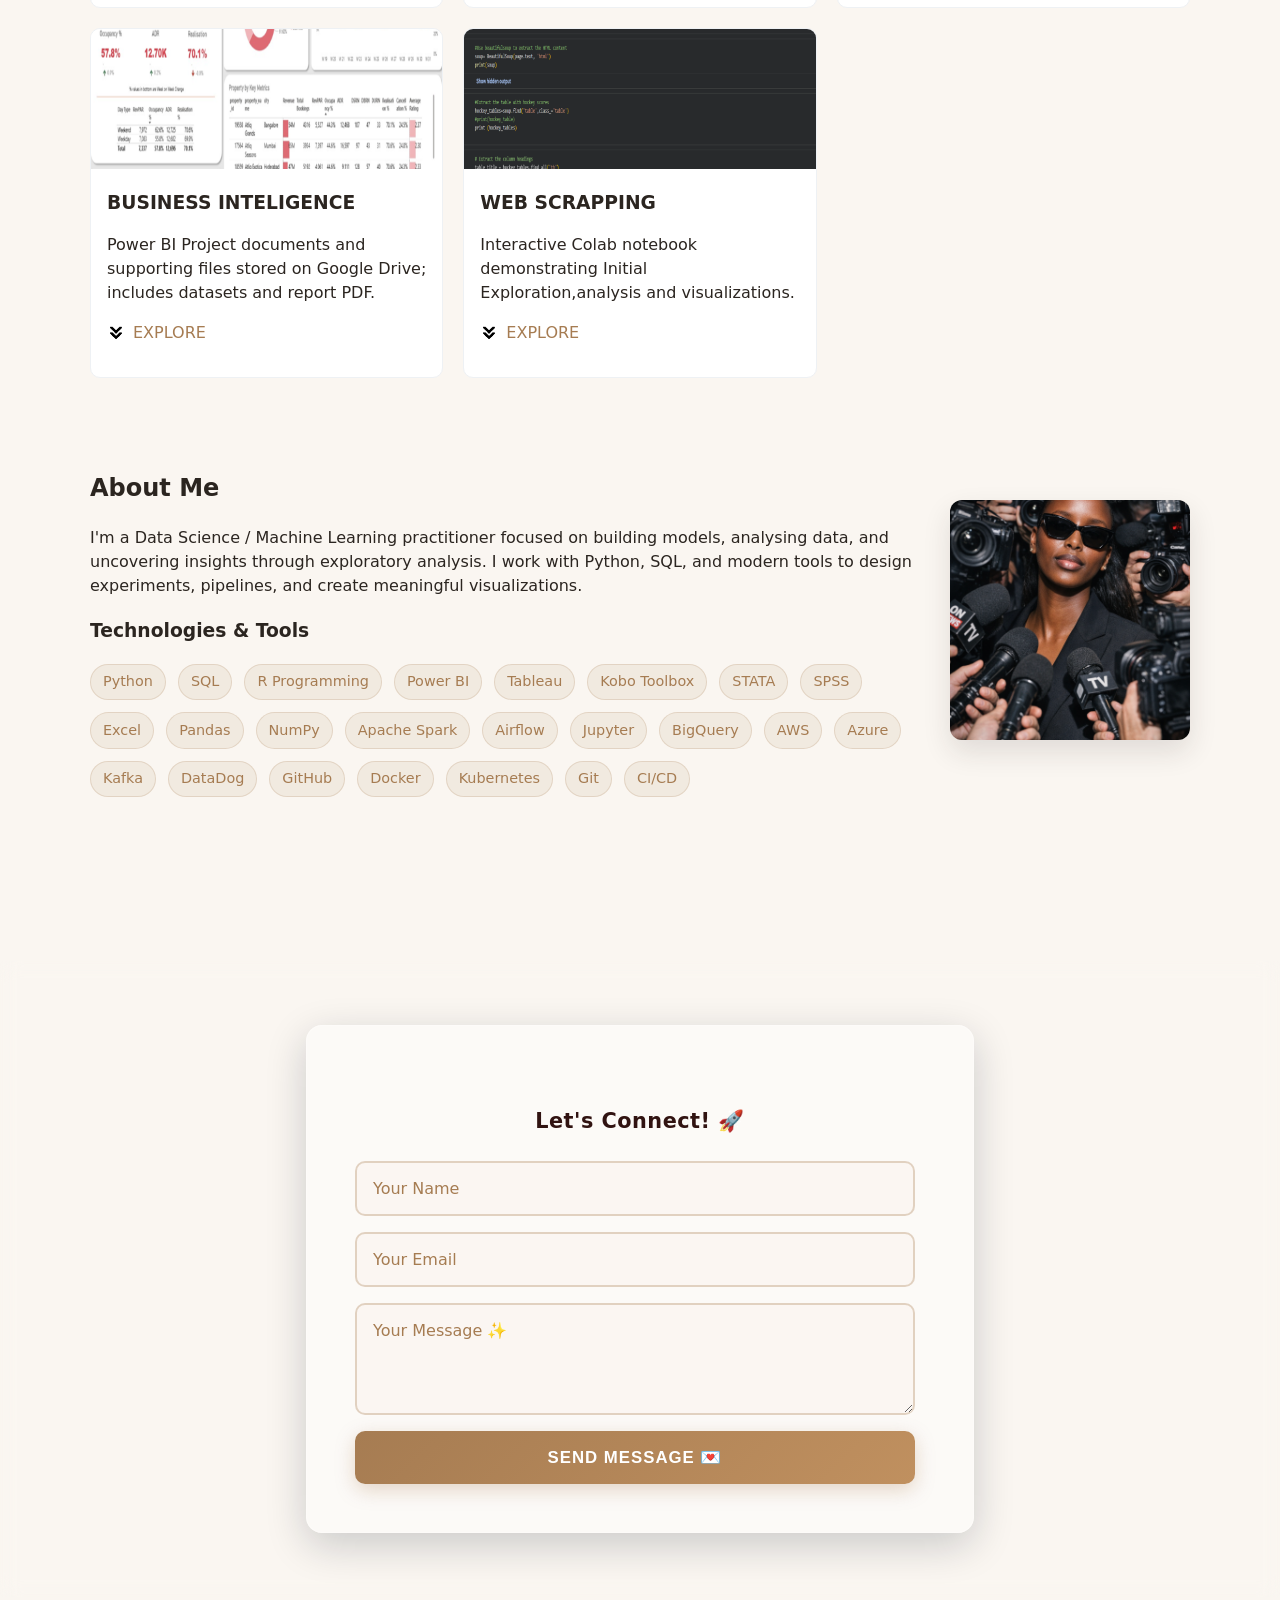
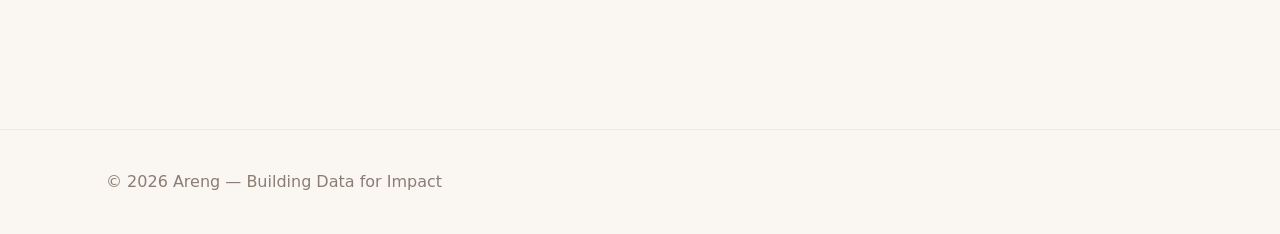
==== commit 2d2de0b8: "Update index.html" ====
--- a/index.html
+++ b/index.html
@@ -71,7 +71,7 @@
 						</div>
 					</article>
 					<article class="card">
-						<div class="card-media"><img src="assets/mlop.png" alt="MLOPs workflow"></div><div class="tags top-left"><span class="tag">Python</span></div>
+						<div class="card-media"><img src="assets/mlop1.png" alt="MLOPs workflow"></div><div class="tags top-left"><span class="tag">Python</span></div>
 						<div class="card-body">
 							<h3>MLOPS</h3>
 							<p>Built an end-to-end machine learning workflow to predict housing prices using the California Housing dataset.</p>
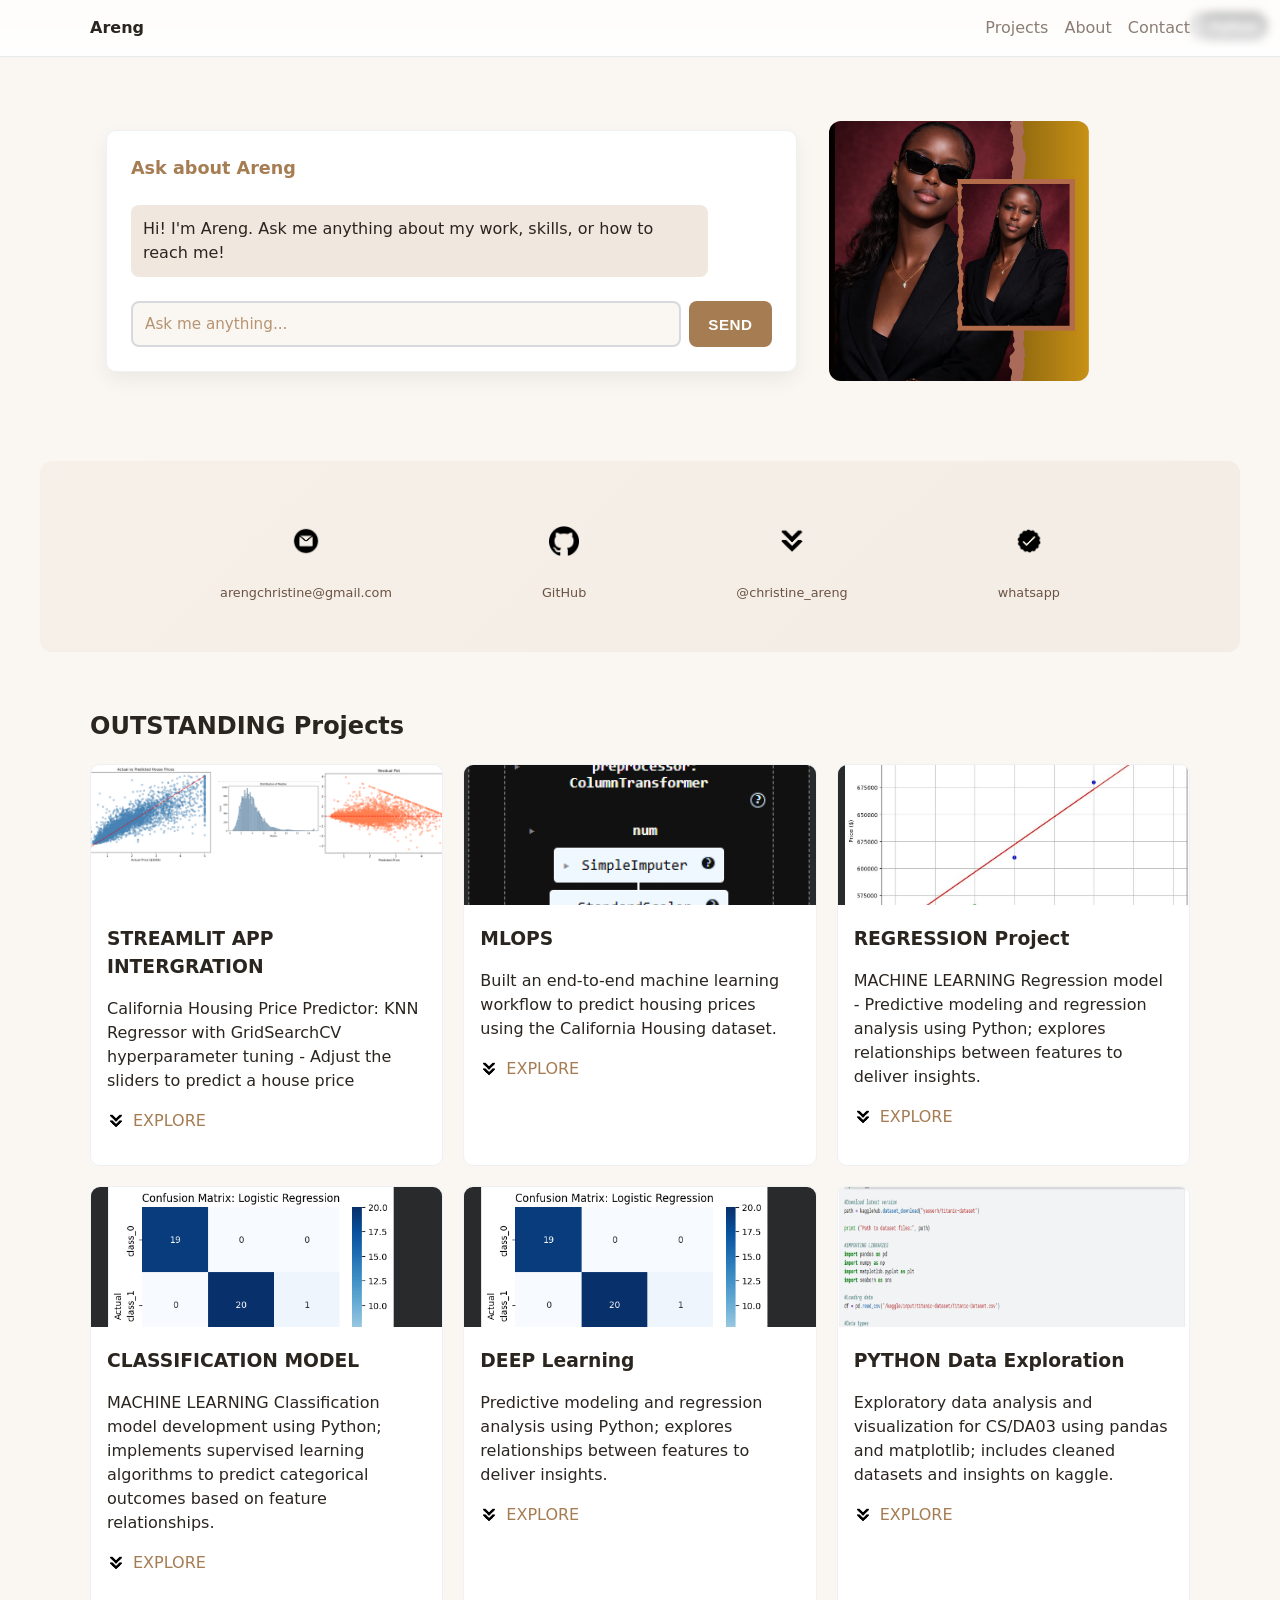
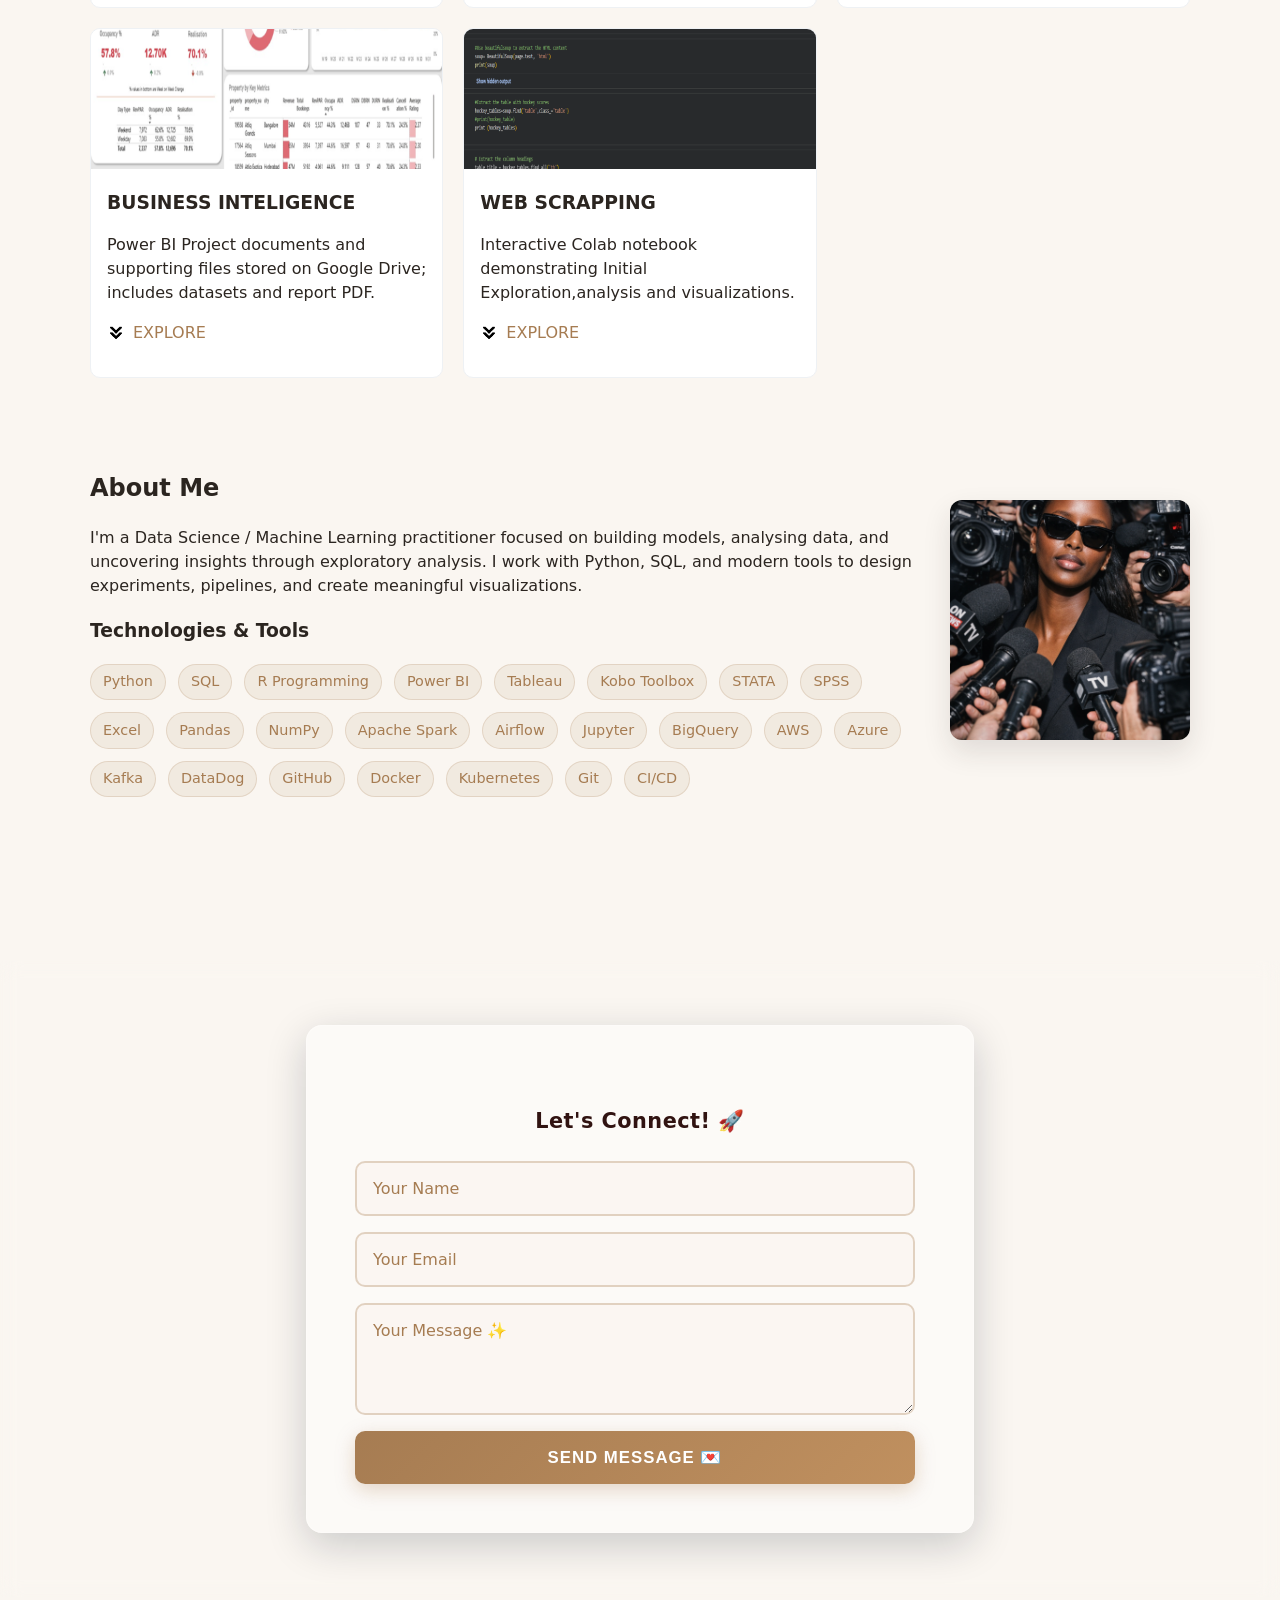
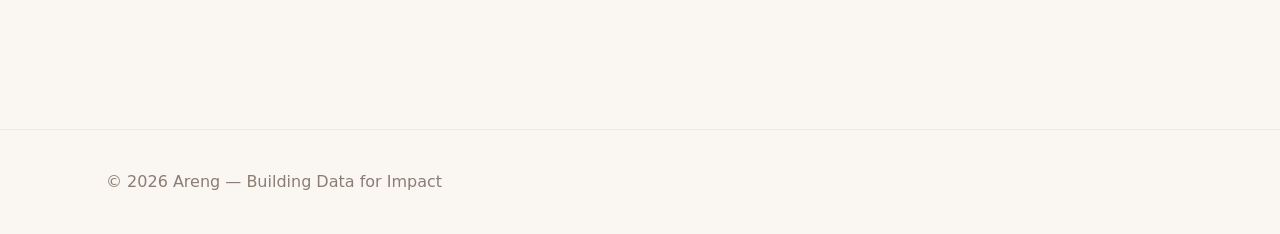
==== commit 92c84387: "Update index.html" ====
--- a/index.html
+++ b/index.html
@@ -63,7 +63,7 @@
 				<h2>OUTSTANDING Projects</h2>
 				<div class="grid grid-cols-1 md:grid-cols-2 lg:grid-cols-3 gap-8">
 					<article class="card">
-						<div class="card-media"><img src="assets/cal1.png" alt="Carlifonia-house-price-predict-model-app"></div><div class="tags top-left"><span class="tag">Python</span></div>
+						<div class="card-media"><img src="assets/mlop1.png" alt="Carlifonia-house-price-predict-model-app"></div><div class="tags top-left"><span class="tag">Python</span></div>
 						<div class="card-body">
 							<h3>STREAMLIT APP INTERGRATION</h3>
 							<p>California Housing Price Predictor: KNN Regressor with GridSearchCV hyperparameter tuning - Adjust the sliders to predict a house price</p>
@@ -71,7 +71,7 @@
 						</div>
 					</article>
 					<article class="card">
-						<div class="card-media"><img src="assets/mlop1.png" alt="MLOPs workflow"></div><div class="tags top-left"><span class="tag">Python</span></div>
+						<div class="card-media"><img src="assets/mlop.png" alt="MLOPs workflow"></div><div class="tags top-left"><span class="tag">Python</span></div>
 						<div class="card-body">
 							<h3>MLOPS</h3>
 							<p>Built an end-to-end machine learning workflow to predict housing prices using the California Housing dataset.</p>
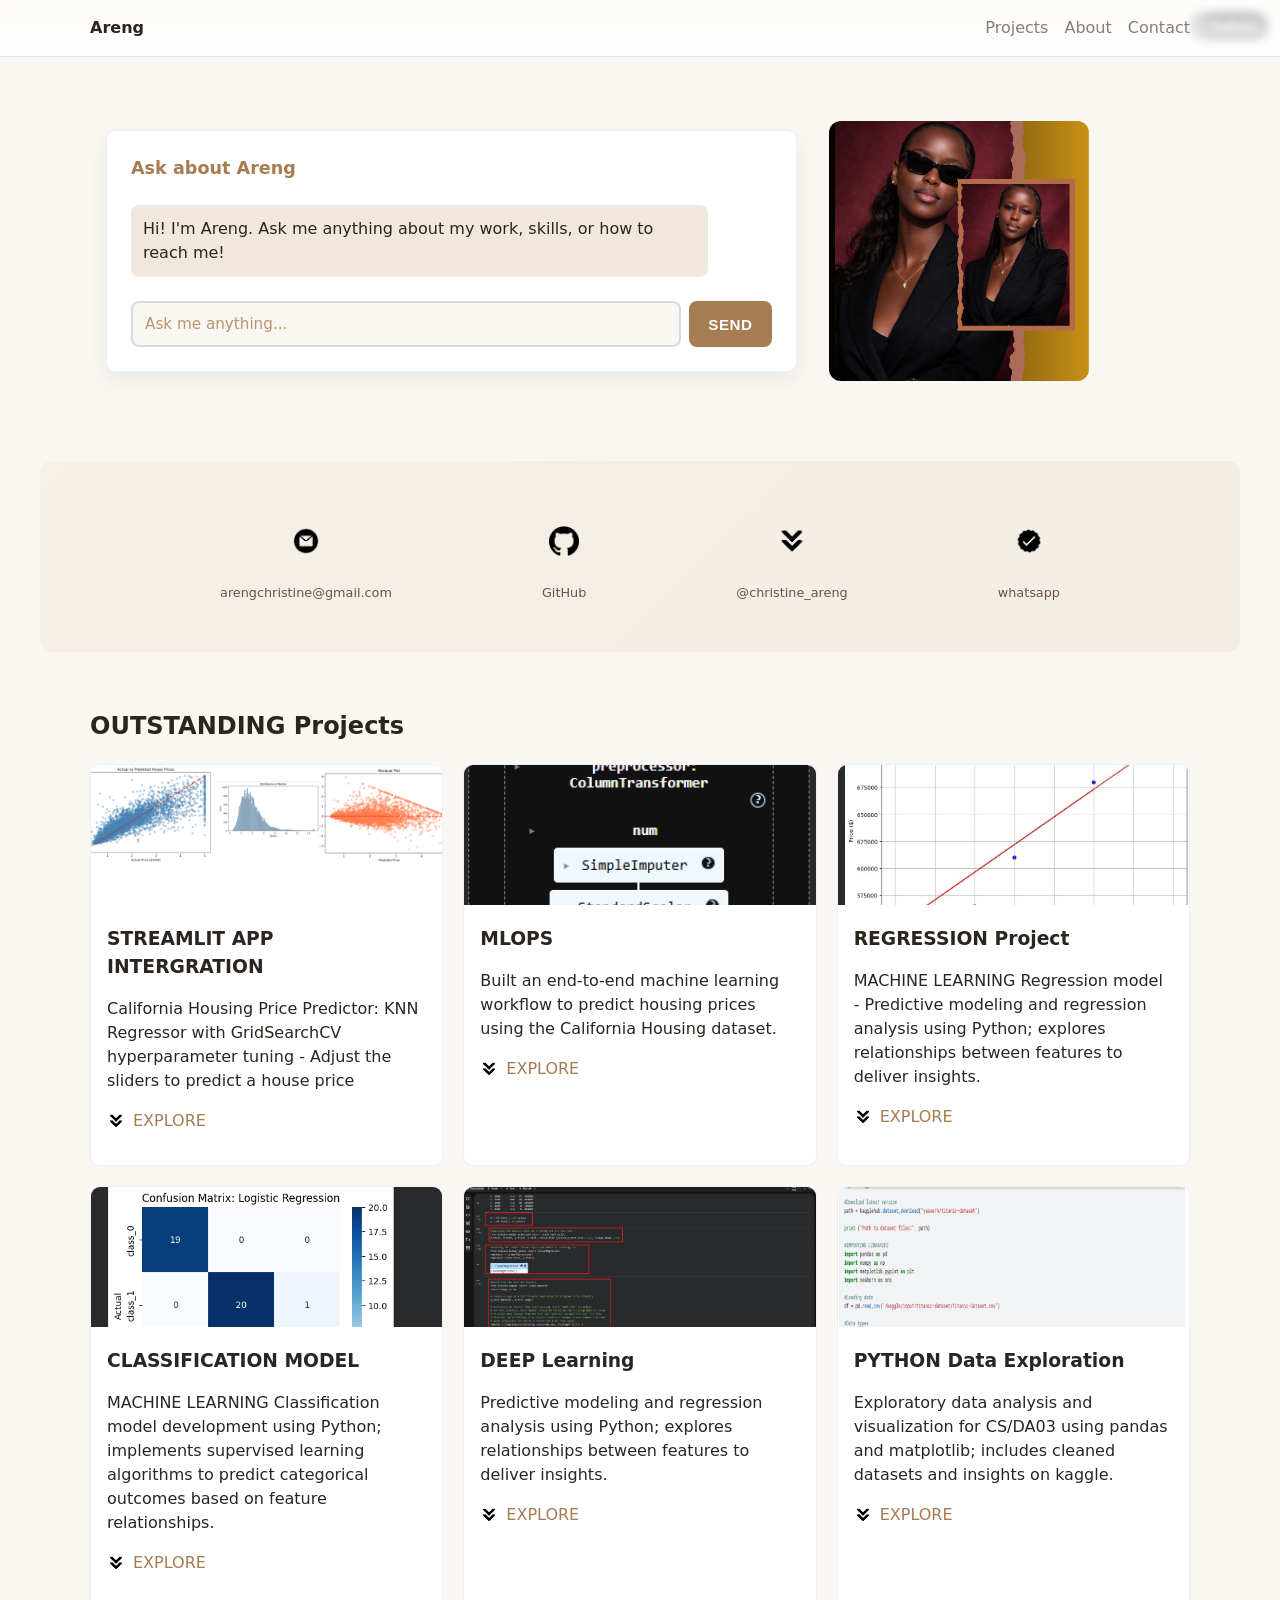
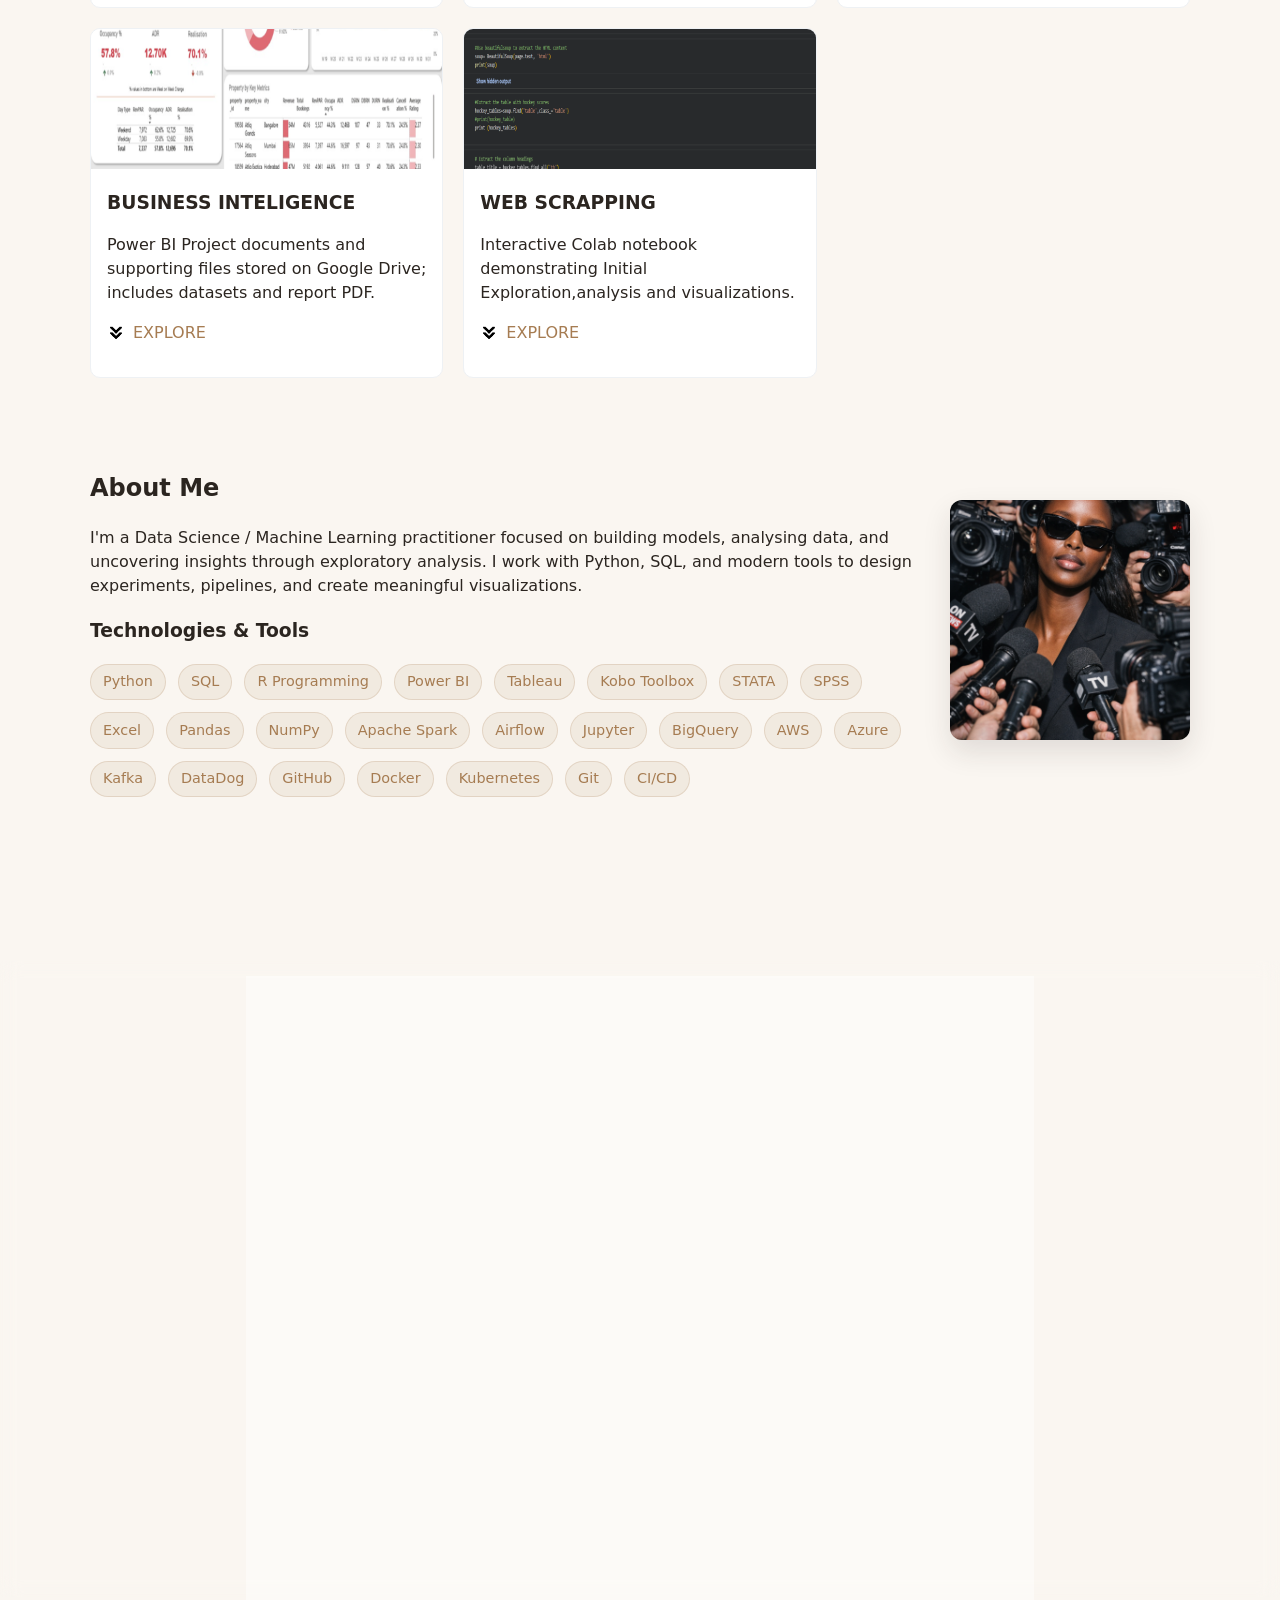
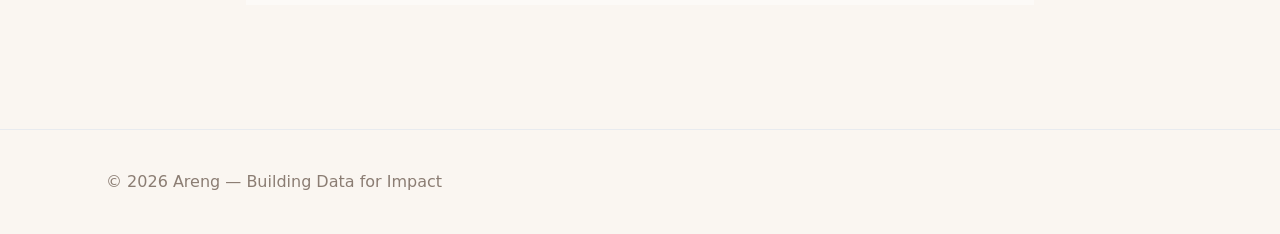
==== commit 15ba7ef5: "Update index.html" ====
--- a/index.html
+++ b/index.html
@@ -95,11 +95,11 @@
 						</div>
 					</article>
 					<article class="card">						
-						<div class="card-media"><img src="assets/class.png" alt="ML regression screenshot"></div><div class="tags top-left"><span class="tag">Python</span></div>
+						<div class="card-media"><img src="assets/deeplearn.png" alt="ML regression screenshot"></div><div class="tags top-left"><span class="tag">Python</span></div>
 						<div class="card-body">
 							<h3>DEEP Learning</h3>
 							<p>Predictive modeling and regression analysis using Python; explores relationships between features to deliver insights.</p>
-							<p class="card-links"><img class="link-icon" src="assets/arrow.png" alt="notebook icon"><a href="https://colab.research.google.com/drive/1CAjumjBTujqH3sDjYx5DJYlwemo_couV?usp=sharing" target="_blank" rel="noopener">EXPLORE</a></p>
+							<p class="card-links"><img class="link-icon" src="assets/arrow.png" alt="notebook icon"><a href="https://colab.research.google.com/drive/1ExyCG9ZUTcwt2ekNeHuOswouiBsNzm-A?usp=sharing" target="_blank" rel="noopener">EXPLORE</a></p>
 						</div>
 					</article>
 					<article class="card">
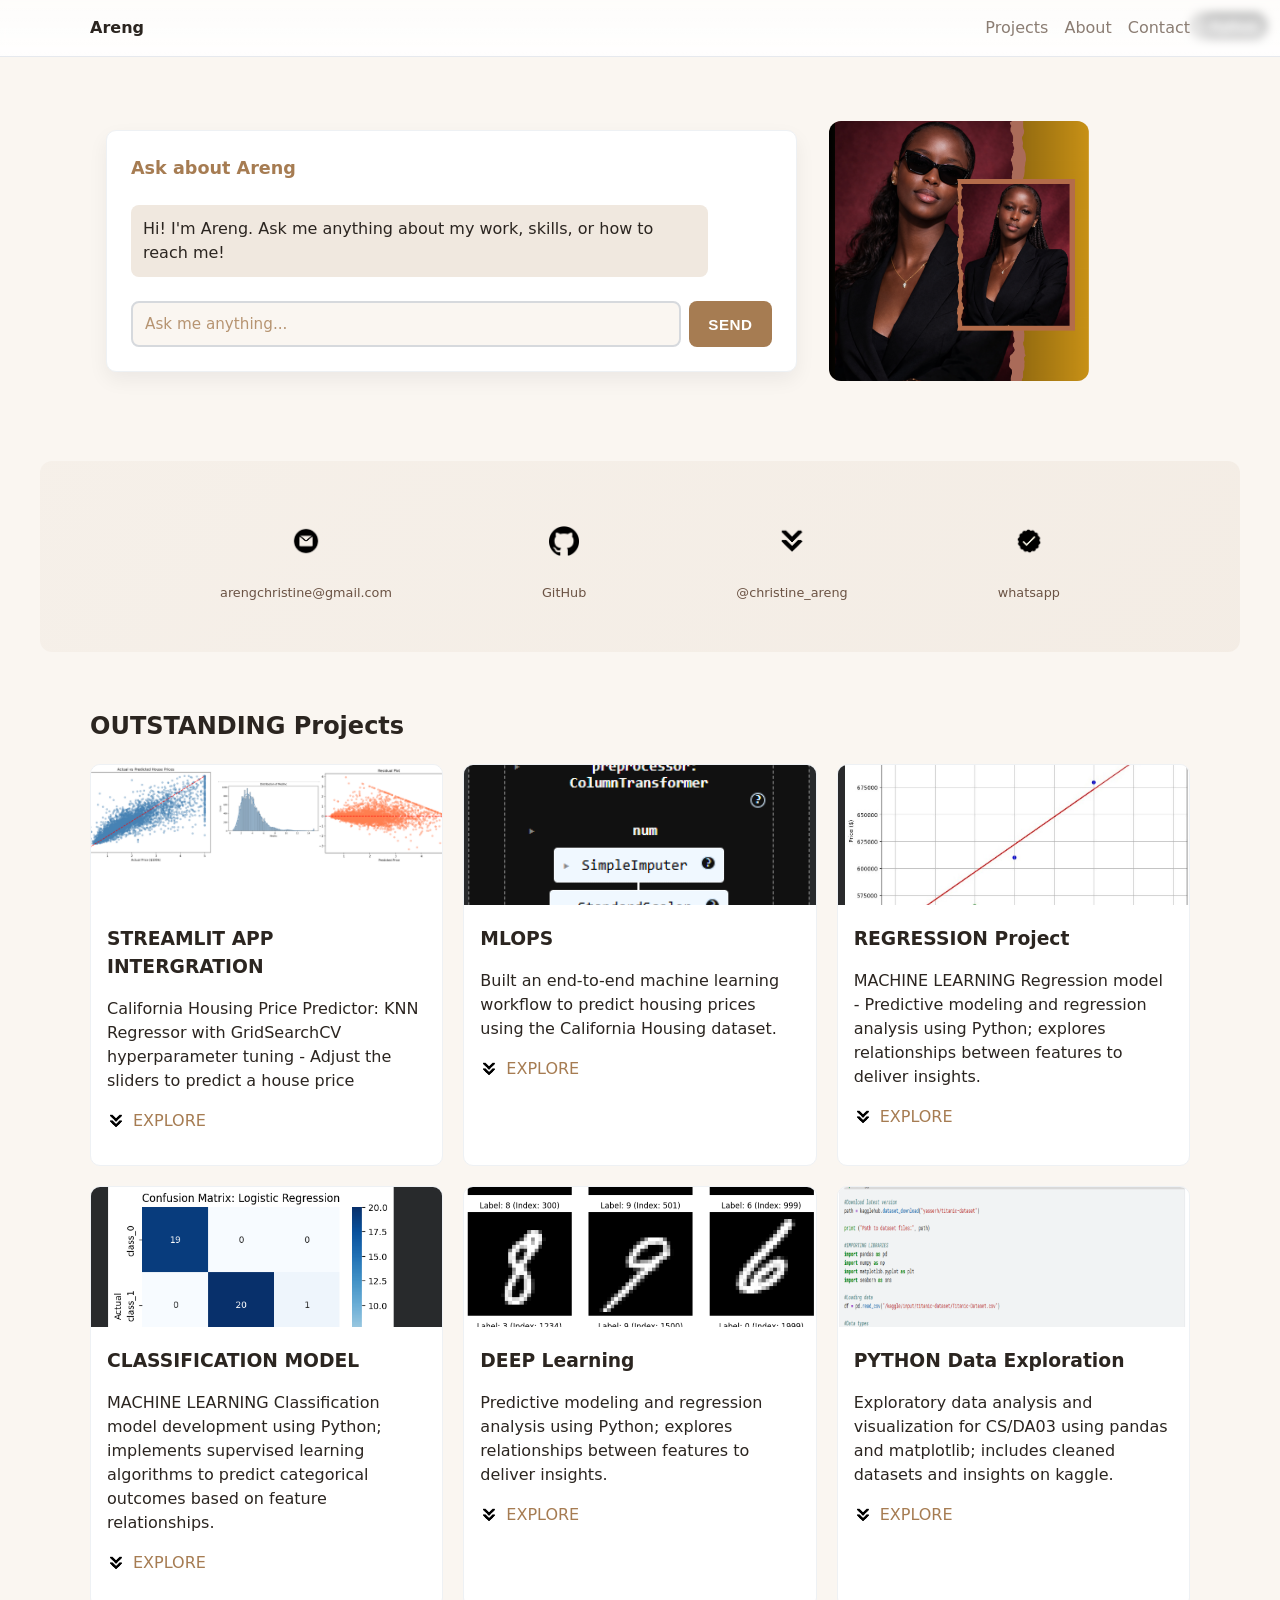
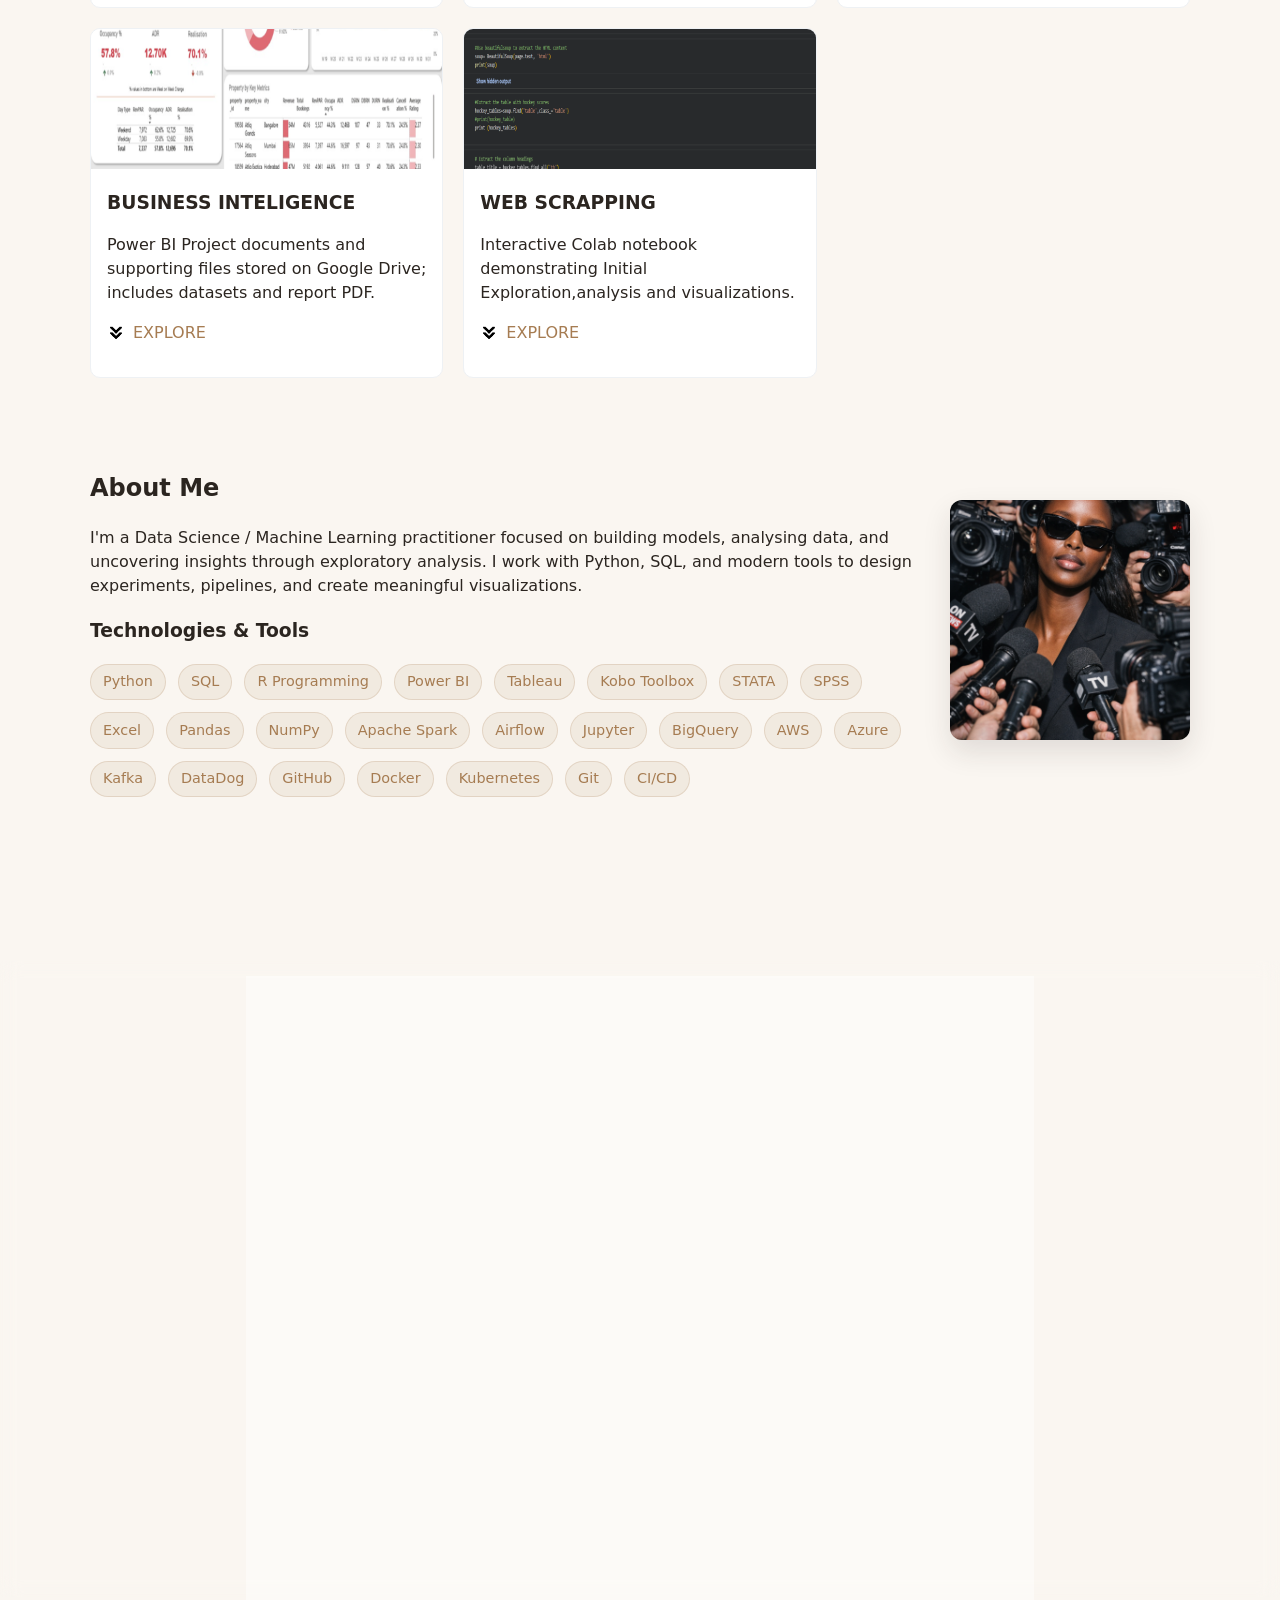
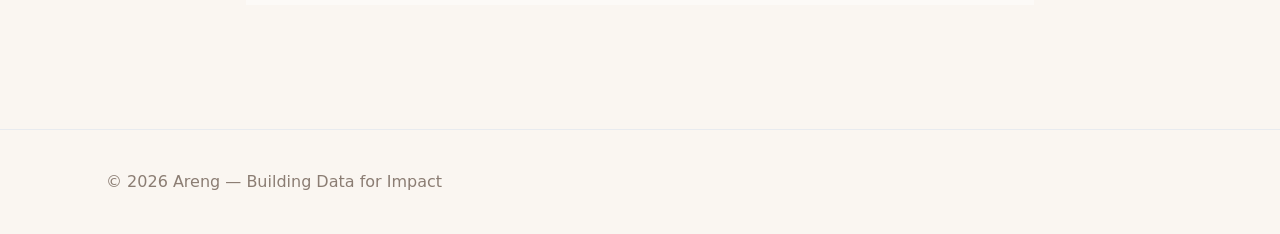
==== commit 6221ae56: "Update index.html" ====
--- a/index.html
+++ b/index.html
@@ -95,7 +95,7 @@
 						</div>
 					</article>
 					<article class="card">						
-						<div class="card-media"><img src="assets/deeplearn.png" alt="ML regression screenshot"></div><div class="tags top-left"><span class="tag">Python</span></div>
+						<div class="card-media"><img src="assets/deeplearn2.png" alt="ML regression screenshot"></div><div class="tags top-left"><span class="tag">Python</span></div>
 						<div class="card-body">
 							<h3>DEEP Learning</h3>
 							<p>Predictive modeling and regression analysis using Python; explores relationships between features to deliver insights.</p>
